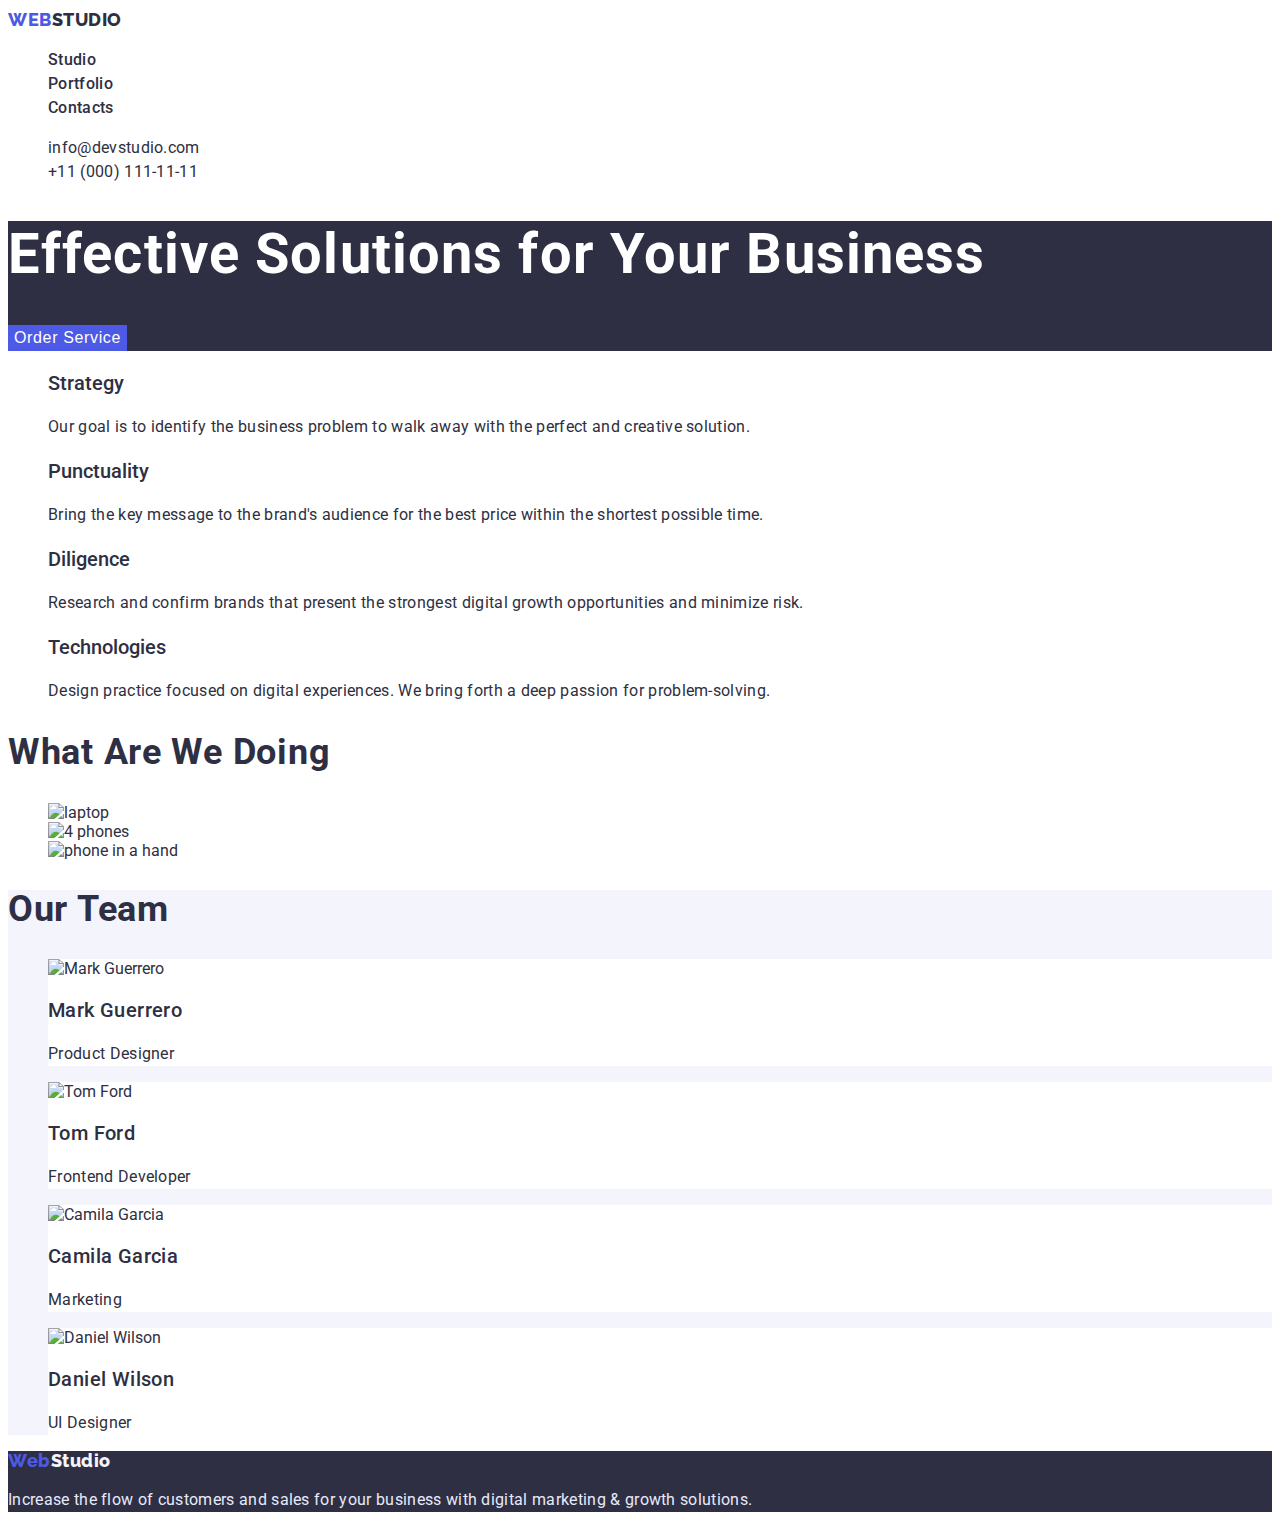
==== index.html @ 2e4c2992 "update index.html" ====
<!DOCTYPE html>
<html lang="en">
<head>
    <meta charset="UTF-8">
    <meta http-equiv="X-UA-Compatible" content="IE=edge">
    <meta name="viewport" content="width=device-width, initial-scale=1.0">
    <title>Web Studio</title>
    <link rel="preconnect" href="https://fonts.googleapis.com">
    <link rel="preconnect" href="https://fonts.gstatic.com" crossorigin>
    <link href="https://fonts.googleapis.com/css2?family=Raleway:wght@800&family=Roboto:wght@400;500;700;900&display=swap"
        rel="stylesheet">
    <link rel="stylesheet" href="./css/styles.css">
</head>
<body>
   <header>
    <nav class="header-navigation">
    <a href="./index.html" class="logo-link link">Web<span class="logo-part link">Studio</span></a>
    <ul class="header-list link list">
        <li><a href="#" class="header-item link">Studio</a></li>
        <li><a href="./portfolio.html" class="header-item link">Portfolio</a></li>
        <li><a href="#" class="header-item link">Contacts</a></li>
    </ul>
    </nav>
    <address>
    <ul class="header-contacts list">
    <li><a href="mailto:info@devstudio.com" class="header-mail link list">info@devstudio.com</a></li>
    <li><a href="tel:+110001111111" class="header-phone link list">+11 (000) 111-11-11</a></li>
 </ul>
</address>
</header> 
   <main>
    <section class="hero-section">
        <h1 class="hero-title">Effective Solutions
    for Your Business</h1>
    <button type="button" class="hero-btn">Order Service</button>
</section>
<section>
<h2 class="visually-hidden">Our features</h2>
    <ul class="list">
    <li>
        
        <h3 class="section-title">Strategy</h3>
        <p class="section-text">Our goal is to identify the business
    problem to walk away with the perfect and creative solution.</p></li>
    <li><h3 class="section-title">Punctuality</h3><p class="section-text">Bring the key message to the brand's audience for the best price within the shortest possible time.</p></li>
    <li><h3 class="section-title">Diligence</h3><p class="section-text">Research and confirm brands that present the strongest digital growth opportunities and minimize risk.</p></li>
    <li><h3 class="section-title">Technologies</h3><p class="section-text">Design practice focused on digital experiences. We bring forth a deep passion for problem-solving.</p></li>
</ul>
</section>
<section>
<h2 class="second-title">What are we doing</h2>
<ul class="list">
    <li>
        <img src="./images/laptop.jpg" alt="laptop" width="360" height="300" >
    </li>
    <li>
        <img src="./images/phone2.jpg" alt="4 phones" width="360" height="300">
    </li>
    <li>
        <img src="./images/phone.jpg" alt="phone in a hand" width="360" height="300">
    </li>
</ul>
</section>
<section class="team-section">
    <h2 class="team-title">Our Team</h2>
    <ul class="list">
        <li class="cards"><img src="./images/mark.jpg" alt="Mark Guerrero" width="264"> 
            <h3 class="team-names">Mark Guerrero</h3>
        <p class="team-description">Product Designer</p>
        </li>
        <li class="cards"><img src="./images/tom.jpg" alt="Tom Ford" width="264">
            <h3 class="team-names">Tom Ford</h3>
            <p class="team-description">Frontend Developer</p>
        </li>
        <li class="cards"><img src="./images/camila.jpg" alt="Camila Garcia" width="264">
            <h3 class="team-names">Camila Garcia</h3>
            <p class="team-description">Marketing</p>
        </li>
        <li class="cards"><img src="./images/daniel.jpg" alt="Daniel Wilson" width="264">
            <h3 class="team-names">Daniel Wilson</h3>
            <p class="team-description">UI Designer</p>
        </li>
    </ul>
</section>
</main>
<footer class="footer">
<a href="./index.html" class="footer-logo link">Web<span class="footer-logo-part">Studio</span></a>
<p class="footer-text">Increase the flow of customers and sales for your business with digital marketing & growth solutions.</p>

</footer>
</body>
</html>
---- css/styles.css ----
body {
    font-family: 'Roboto';
    color: #2E2F42;
}
.list {
    list-style: none;
}
.link {
    text-decoration: none;
}
.visually-hidden {
    position: absolute;
    white-space: nowrap;
    width: 1px;
    height: 1px;
    overflow: hidden;
    border: 0;
    padding: 0;
    clip: rect(0 0 0 0);
    clip-path: inset(50%);
    margin: -1px;
}
.logo-link {
    font-family: 'Raleway';
        font-weight: 800;
        font-size: 18px;
        line-height: 1.33;
        letter-spacing: 0.03em;
        text-transform: uppercase;
        color: #4D5AE5;
}

.logo-part {
font-family: 'Raleway';
    font-weight: 800;
    font-size: 18px;
    line-height: 1.33;
    letter-spacing: 0.03em;
    text-transform: uppercase;
    color: #2E2F42;
}

.header-list {
font-weight: 500;
    font-size: 16px;
    line-height: 1.5;
    letter-spacing: 0.02em;
}

.header-item {
font-weight: 500; 
color: #2E2F42;
font-size: 16px;
line-height: 1.5;
letter-spacing: 0.02em;
}

.header-item:hover {
color: #4D5AE5;
}

.header-contacts {
    font-style: normal;
    font-weight: 400;
    font-size: 16px;
    line-height: 1.5;
    letter-spacing: 0.02em;
}
.header-mail {
    font-size: 16px;
    line-height: 1.5;
    letter-spacing: 0.02em;
    color: #2E2F42;
}
.header-mail:hover {
    color: #404BBF;
}

.header-phone {
    font-size: 16px;
    line-height: 1.5;
    letter-spacing: 0.02em;
    color: #2E2F42;
}
.header-phone:hover {
    color: #404BBF
}

.hero-section {
    background-color: #2E2F42;
}
.hero-title {
     font-weight: 700;
        font-size: 56px;
        letter-spacing: 0.02em;
        line-break: 1.07;
        color: #FFFFFF;
}
.hero-btn {
        font-style: normal;
        font-weight: 500;
        font-size: 16px;
        line-height: 1.5;
        align-items: center;
        letter-spacing: 0.04em;
        cursor: pointer;
            border: none;
    color: #FFFFFF;
    background-color: #4D5AE5;
}
.hero-btn:hover {
    background-color: #404BBF;
}
.section-title {
        font-weight: 500;
        font-size: 20px;
        line-height: 1.2;
}
.section-text {
        font-weight: 400;
        font-size: 16px;
        line-height: 1.5;
        letter-spacing: 0.02em;
}
.second-title {
        font-weight: 700;
        font-size: 36px;
        line-height: 1.11;
        letter-spacing: 0.02em;
        text-transform: capitalize;
}
.team-section {
    background-color: #F4F4FD
}
.team-title {
    font-weight: 700;
        font-size: 36px;
        line-height: 1.11;
        letter-spacing: 0.02em;
        text-transform: capitalize;
}
.team-names {
    font-weight: 500;
        font-size: 20px;
        line-height: 1.2;
        letter-spacing: 0.02em;
}

.team-description {
    font-weight: 400;
        font-size: 16px;
        line-height: 1.5;
        letter-spacing: 0.02em;
}
.cards {
    background-color: #FFFFFF;
}
.footer {
    background-color: #2E2F42;
}
.footer-logo {
    color: #4D5AE5;
    font-family: 'Raleway';
        font-weight: 800;
        font-size: 18px;
        letter-spacing: 0.03em;;
        line-height: 1.16
    }

.footer-logo-part {
    color: #F4F4FD;
}
.footer-text {
    color: #E7E9FC;
    font-weight: 400;
        font-size: 16px;
        line-height: 1.5;
        letter-spacing: 0.02em;
}
.portfolio-btn {
    color: #4D5AE5;
    background-color: #E7E9FC;
    font-weight: 500;
        line-height: 1.5;
        letter-spacing: 0.04em;
}
.portfolio-btn:hover {
    color: #FFFFFF;
    background-color: #404BBF;
}
.portfolio-list-title {
    font-weight: 500;
        font-size: 20px;
        line-height: 1.2;
        letter-spacing: 0.02em;
}
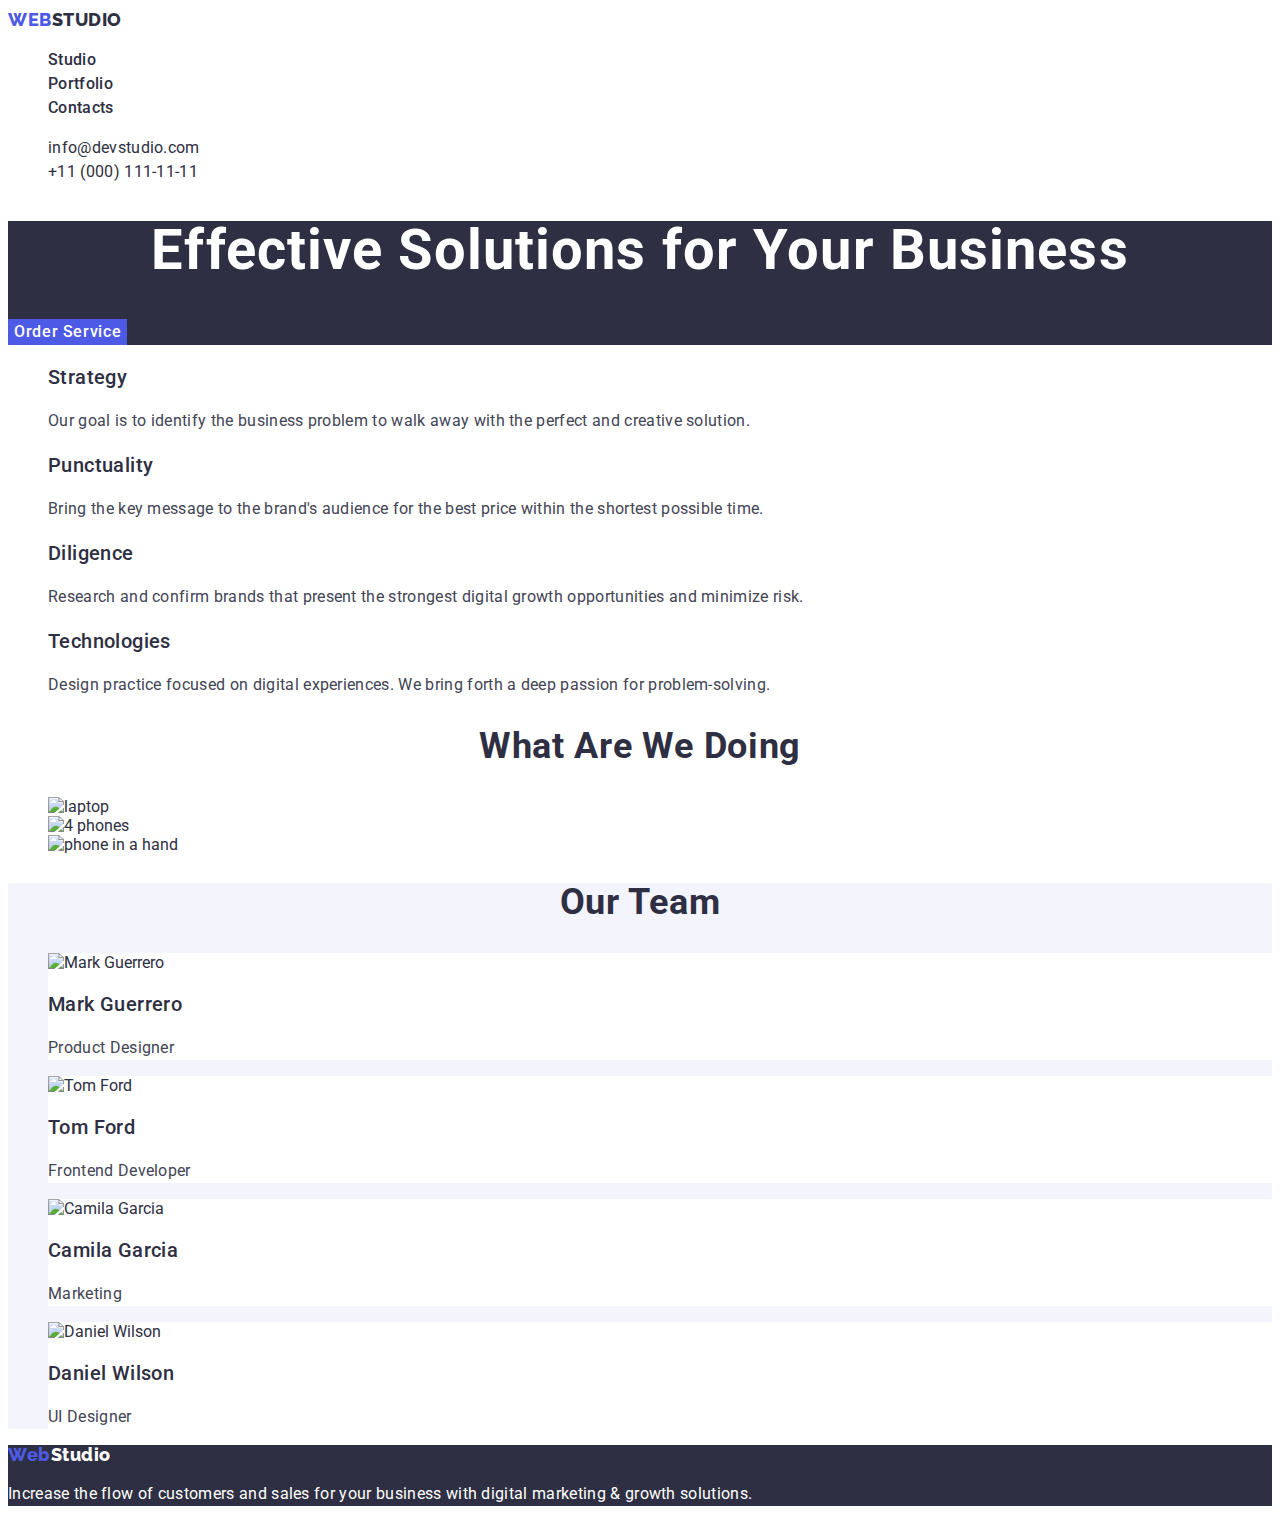
==== commit cb2dc38d: "update index.html" ====
--- a/index.html
+++ b/index.html
@@ -14,8 +14,8 @@
 <body>
    <header>
     <nav class="header-navigation">
-    <a href="./index.html" class="logo-link link">Web<span class="logo-part link">Studio</span></a>
-    <ul class="header-list link list">
+    <a href="./index.html" class="logo-link link">Web<span class="logo-part">Studio</span></a>
+    <ul class="list">
         <li><a href="#" class="header-item link">Studio</a></li>
         <li><a href="./portfolio.html" class="header-item link">Portfolio</a></li>
         <li><a href="#" class="header-item link">Contacts</a></li>
@@ -23,8 +23,8 @@
     </nav>
     <address>
     <ul class="header-contacts list">
-    <li><a href="mailto:info@devstudio.com" class="header-mail link list">info@devstudio.com</a></li>
-    <li><a href="tel:+110001111111" class="header-phone link list">+11 (000) 111-11-11</a></li>
+    <li><a href="mailto:info@devstudio.com" class="header-mail link">info@devstudio.com</a></li>
+    <li><a href="tel:+110001111111" class="header-phone link">+11 (000) 111-11-11</a></li>
  </ul>
 </address>
 </header> 
--- a/css/styles.css
+++ b/css/styles.css
@@ -1,6 +1,15 @@
+:root {
+    --primary-text-color:#2E2F42;
+    --title-text-color:#FFFFFF;
+    --accent-color:#4D5AE5;
+    --background-title-color:#2E2F42;
+    --btn-hover-color:#404BBF;
+    --team-section-color:#F4F4FD;
+    --secondary-text-color:#434455;
+}
 body {
-    font-family: 'Roboto';
-    color: #2E2F42;
+    font-family: 'Roboto', sans-serif;
+    color: var(--primary-text-color);
 }
 .list {
     list-style: none;
@@ -21,123 +30,109 @@
     margin: -1px;
 }
 .logo-link {
-    font-family: 'Raleway';
+    font-family: 'Raleway',sans-serif;
         font-weight: 800;
         font-size: 18px;
         line-height: 1.33;
         letter-spacing: 0.03em;
         text-transform: uppercase;
-        color: #4D5AE5;
+        color: var(--accent-color);
 }
 
 .logo-part {
-font-family: 'Raleway';
-    font-weight: 800;
-    font-size: 18px;
-    line-height: 1.33;
-    letter-spacing: 0.03em;
-    text-transform: uppercase;
-    color: #2E2F42;
-}
-
-.header-list {
-font-weight: 500;
-    font-size: 16px;
-    line-height: 1.5;
-    letter-spacing: 0.02em;
+    color: var(--primary-text-color);
 }
 
 .header-item {
 font-weight: 500; 
-color: #2E2F42;
+color: var(--primary-text-color);
 font-size: 16px;
 line-height: 1.5;
 letter-spacing: 0.02em;
 }
 
-.header-item:hover {
-color: #4D5AE5;
+.header-item:hover,
+.header-item:focus {
+color: var(--accent-color);
 }
 
 .header-contacts {
     font-style: normal;
-    font-weight: 400;
     font-size: 16px;
     line-height: 1.5;
     letter-spacing: 0.02em;
+    color: var(--primary-text-color);
 }
 .header-mail {
-    font-size: 16px;
-    line-height: 1.5;
-    letter-spacing: 0.02em;
-    color: #2E2F42;
+    color: var(--primary-text-color);
 }
-.header-mail:hover {
-    color: #404BBF;
+.header-phone {
+    color: var(--primary-text-color);
+}
+.header-mail:hover,
+.header-mail:focus {
+    color:var(--accent-color);
 }
 
-.header-phone {
-    font-size: 16px;
-    line-height: 1.5;
-    letter-spacing: 0.02em;
-    color: #2E2F42;
-}
-.header-phone:hover {
-    color: #404BBF
+.header-phone:hover,
+.header-phone:focus {
+    color: var(--accent-color)
 }
 
 .hero-section {
-    background-color: #2E2F42;
+    background-color:var(--background-title-color);
 }
 .hero-title {
-     font-weight: 700;
         font-size: 56px;
         letter-spacing: 0.02em;
-        line-break: 1.07;
-        color: #FFFFFF;
+        text-align: center;
+        color: var(--title-text-color);
+        line-height: 1.07;
 }
 .hero-btn {
-        font-style: normal;
         font-weight: 500;
         font-size: 16px;
         line-height: 1.5;
-        align-items: center;
         letter-spacing: 0.04em;
         cursor: pointer;
             border: none;
-    color: #FFFFFF;
-    background-color: #4D5AE5;
+    color: var(--title-text-color);
+    background-color: var(--accent-color);
+    font-family:'Roboto',sans-serif ;
 }
-.hero-btn:hover {
-    background-color: #404BBF;
+.hero-btn:hover,
+.hero-btn:focus {
+    background-color: var(--btn-hover-color);
 }
 .section-title {
         font-weight: 500;
         font-size: 20px;
         line-height: 1.2;
+        letter-spacing: 0.02em;
 }
 .section-text {
-        font-weight: 400;
         font-size: 16px;
         line-height: 1.5;
         letter-spacing: 0.02em;
+        color: var(--secondary-text-color)
 }
 .second-title {
-        font-weight: 700;
         font-size: 36px;
         line-height: 1.11;
         letter-spacing: 0.02em;
         text-transform: capitalize;
+        text-align: center;
 }
 .team-section {
-    background-color: #F4F4FD
+    background-color: var(--team-section-color)
 }
 .team-title {
-    font-weight: 700;
         font-size: 36px;
         line-height: 1.11;
         letter-spacing: 0.02em;
         text-transform: capitalize;
+        text-align: center;
+        line-height: 1.11;
 }
 .team-names {
     font-weight: 500;
@@ -151,16 +146,17 @@
         font-size: 16px;
         line-height: 1.5;
         letter-spacing: 0.02em;
+        color: var(--secondary-text-color);
 }
 .cards {
-    background-color: #FFFFFF;
+    background-color: var(--title-text-color);
 }
 .footer {
-    background-color: #2E2F42;
+    background-color: var(--background-title-color);
 }
 .footer-logo {
-    color: #4D5AE5;
-    font-family: 'Raleway';
+    color: var(--accent-color);
+    font-family: 'Raleway',sans-serif;
         font-weight: 800;
         font-size: 18px;
         letter-spacing: 0.03em;;
@@ -168,29 +164,36 @@
     }
 
 .footer-logo-part {
-    color: #F4F4FD;
+    color: var(--title-text-color);
 }
 .footer-text {
-    color: #E7E9FC;
-    font-weight: 400;
+    color: var(--title-text-color);
         font-size: 16px;
         line-height: 1.5;
         letter-spacing: 0.02em;
 }
 .portfolio-btn {
-    color: #4D5AE5;
-    background-color: #E7E9FC;
+    color: var(--accent-color);
+    background-color: var(--title-text-color);
     font-weight: 500;
         line-height: 1.5;
         letter-spacing: 0.04em;
+        cursor: pointer;
+        font-family: 'Roboto', sans-serif;
 }
-.portfolio-btn:hover {
-    color: #FFFFFF;
-    background-color: #404BBF;
+.portfolio-btn:hover,
+.portfolio-btn:focus {
+    color:var(--title-text-color);
+    background-color: var(--btn-hover-color);
 }
 .portfolio-list-title {
     font-weight: 500;
         font-size: 20px;
         line-height: 1.2;
         letter-spacing: 0.02em;
+}
+.portfolio-text {
+    color: var(--secondary-text-color);
+    line-height: 1.5;
+        letter-spacing: 0.02em;
 }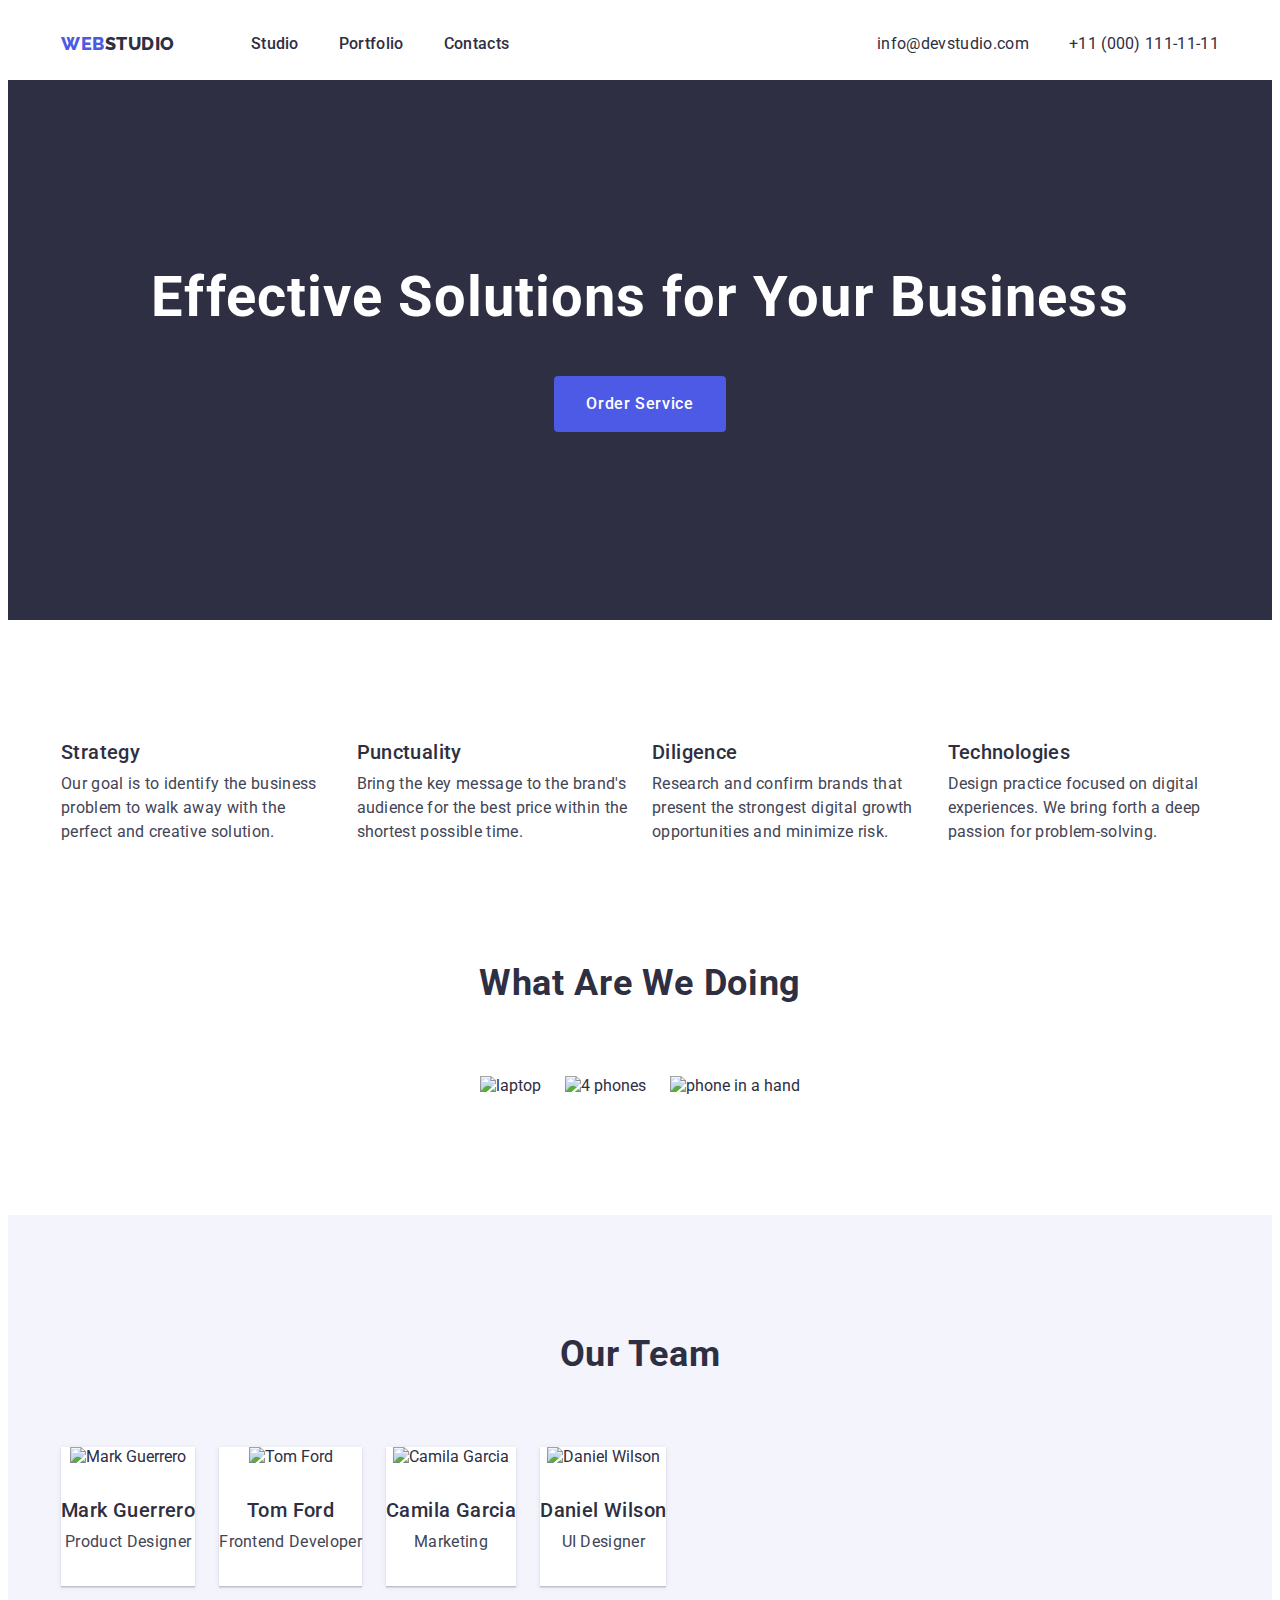
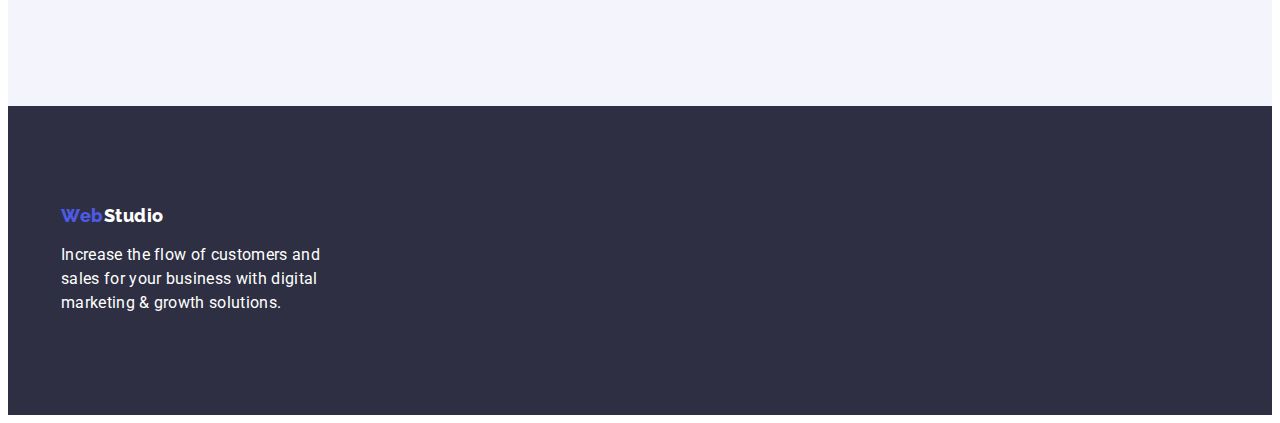
==== commit e144adb8: "updete index.html" ====
--- a/index.html
+++ b/index.html
@@ -9,13 +9,17 @@
     <link rel="preconnect" href="https://fonts.gstatic.com" crossorigin>
     <link href="https://fonts.googleapis.com/css2?family=Raleway:wght@800&family=Roboto:wght@400;500;700;900&display=swap"
         rel="stylesheet">
+        <link rel="stylesheet" href="https://cdnjs.cloudflare.com/ajax/libs/modern-normalize/1.1.0/modern-normalize.min.css"
+            integrity="sha512-wpPYUAdjBVSE4KJnH1VR1HeZfpl1ub8YT/NKx4PuQ5NmX2tKuGu6U/JRp5y+Y8XG2tV+wKQpNHVUX03MfMFn9Q=="
+            crossorigin="anonymous" referrerpolicy="no-referrer" />
     <link rel="stylesheet" href="./css/styles.css">
 </head>
 <body>
    <header>
+    <div class="container header-container">
     <nav class="header-navigation">
     <a href="./index.html" class="logo-link link">Web<span class="logo-part">Studio</span></a>
-    <ul class="list">
+    <ul class="header-list list">
         <li><a href="#" class="header-item link">Studio</a></li>
         <li><a href="./portfolio.html" class="header-item link">Portfolio</a></li>
         <li><a href="#" class="header-item link">Contacts</a></li>
@@ -27,66 +31,77 @@
     <li><a href="tel:+110001111111" class="header-phone link">+11 (000) 111-11-11</a></li>
  </ul>
 </address>
+</div>
 </header> 
    <main>
     <section class="hero-section">
+        <div class="container">
         <h1 class="hero-title">Effective Solutions
     for Your Business</h1>
     <button type="button" class="hero-btn">Order Service</button>
+    </div>
 </section>
 <section>
+    <div class="container">
 <h2 class="visually-hidden">Our features</h2>
-    <ul class="list">
-    <li>
-        
+    <ul class="section-features list">
+    <li class="section-list">
         <h3 class="section-title">Strategy</h3>
         <p class="section-text">Our goal is to identify the business
     problem to walk away with the perfect and creative solution.</p></li>
-    <li><h3 class="section-title">Punctuality</h3><p class="section-text">Bring the key message to the brand's audience for the best price within the shortest possible time.</p></li>
-    <li><h3 class="section-title">Diligence</h3><p class="section-text">Research and confirm brands that present the strongest digital growth opportunities and minimize risk.</p></li>
-    <li><h3 class="section-title">Technologies</h3><p class="section-text">Design practice focused on digital experiences. We bring forth a deep passion for problem-solving.</p></li>
+    <li class="section-list"><h3 class="section-title">Punctuality</h3><p class="section-text">Bring the key message to the brand's audience for the best price within the shortest possible time.</p></li>
+    <li class="section-list"><h3 class="section-title">Diligence</h3><p class="section-text">Research and confirm brands that present the strongest digital growth opportunities and minimize risk.</p></li>
+    <li class="section-list"><h3 class="section-title">Technologies</h3><p class="section-text">Design practice focused on digital experiences. We bring forth a deep passion for problem-solving.</p></li>
 </ul>
+</div>
 </section>
-<section>
+<section class="section-two">
 <h2 class="second-title">What are we doing</h2>
-<ul class="list">
-    <li>
+<ul class="second-section list">
+    <li class="second-picture">
         <img src="./images/laptop.jpg" alt="laptop" width="360" height="300" >
     </li>
-    <li>
+    <li class="second-picture">
         <img src="./images/phone2.jpg" alt="4 phones" width="360" height="300">
     </li>
-    <li>
+    <li class="second-picture">
         <img src="./images/phone.jpg" alt="phone in a hand" width="360" height="300">
     </li>
 </ul>
 </section>
 <section class="team-section">
+    <div class="container">
     <h2 class="team-title">Our Team</h2>
-    <ul class="list">
+    <ul class="team-cards list">
         <li class="cards"><img src="./images/mark.jpg" alt="Mark Guerrero" width="264"> 
-            <h3 class="team-names">Mark Guerrero</h3>
+            <div class="team-sub-section"><h3 class="team-names">Mark Guerrero</h3>
         <p class="team-description">Product Designer</p>
+        </div>
         </li>
         <li class="cards"><img src="./images/tom.jpg" alt="Tom Ford" width="264">
-            <h3 class="team-names">Tom Ford</h3>
+        <div class="team-sub-section"> <h3 class="team-names">Tom Ford</h3>
             <p class="team-description">Frontend Developer</p>
+        </div>
         </li>
         <li class="cards"><img src="./images/camila.jpg" alt="Camila Garcia" width="264">
-            <h3 class="team-names">Camila Garcia</h3>
+            <div class="team-sub-section"><h3 class="team-names">Camila Garcia</h3>
             <p class="team-description">Marketing</p>
+            </div>
         </li>
         <li class="cards"><img src="./images/daniel.jpg" alt="Daniel Wilson" width="264">
-            <h3 class="team-names">Daniel Wilson</h3>
+            <div class="team-sub-section"><h3 class="team-names">Daniel Wilson</h3>
             <p class="team-description">UI Designer</p>
+            </div>
         </li>
     </ul>
+    </div>
 </section>
 </main>
 <footer class="footer">
+    <div class="container">
 <a href="./index.html" class="footer-logo link">Web<span class="footer-logo-part">Studio</span></a>
 <p class="footer-text">Increase the flow of customers and sales for your business with digital marketing & growth solutions.</p>
-
+ </div>
 </footer>
 </body>
 </html>--- a/css/styles.css
+++ b/css/styles.css
@@ -6,17 +6,29 @@
     --btn-hover-color:#404BBF;
     --team-section-color:#F4F4FD;
     --secondary-text-color:#434455;
-}
+    --border-color:#E7E9FC;
+}
+
 body {
     font-family: 'Roboto', sans-serif;
     color: var(--primary-text-color);
 }
+h1,h2,h3,p,ul {
+    margin: 0;
+    padding: 0;
+}
 .list {
     list-style: none;
 }
 .link {
     text-decoration: none;
 }
+.container {
+            max-width:1158px;
+            padding: 0 15px;
+            margin: 0 auto;
+}
+
 .visually-hidden {
     position: absolute;
     white-space: nowrap;
@@ -29,6 +41,25 @@
     clip-path: inset(50%);
     margin: -1px;
 }
+
+
+.header-container {
+display: flex;
+align-items: center;
+}
+.header-navigation {
+    display: flex;
+    align-items: center;
+    margin-right: auto;
+}
+.header-list {
+    display:flex;
+    gap: 40px;
+    padding-top: 24px;
+        padding-bottom: 24px;
+    
+}
+
 .logo-link {
     font-family: 'Raleway',sans-serif;
         font-weight: 800;
@@ -37,10 +68,12 @@
         letter-spacing: 0.03em;
         text-transform: uppercase;
         color: var(--accent-color);
+       
 }
 
 .logo-part {
     color: var(--primary-text-color);
+    padding-right: 76px;
 }
 
 .header-item {
@@ -55,8 +88,12 @@
 .header-item:focus {
 color: var(--accent-color);
 }
-
 .header-contacts {
+    display: flex;
+}
+
+.header-contacts {
+    gap: 40px;
     font-style: normal;
     font-size: 16px;
     line-height: 1.5;
@@ -81,15 +118,22 @@
 
 .hero-section {
     background-color:var(--background-title-color);
+    text-align: center;
+    padding-top: 188px;
+    padding-bottom: 188px;
 }
 .hero-title {
+    margin-bottom: 48px;
         font-size: 56px;
         letter-spacing: 0.02em;
         text-align: center;
         color: var(--title-text-color);
         line-height: 1.07;
+     
 }
 .hero-btn {
+    padding: 16px 32px;
+    border-radius: 4px;
         font-weight: 500;
         font-size: 16px;
         line-height: 1.5;
@@ -104,7 +148,17 @@
 .hero-btn:focus {
     background-color: var(--btn-hover-color);
 }
+.section-features {
+    display: flex;
+    gap: 24px;
+    padding-top: 120px;
+    padding-bottom: 120px;
+}
+.section-list {
+    flex-basis: calc((100% - 3*24px)/4);
+}
 .section-title {
+    margin-bottom: 8px;
         font-weight: 500;
         font-size: 20px;
         line-height: 1.2;
@@ -116,17 +170,31 @@
         letter-spacing: 0.02em;
         color: var(--secondary-text-color)
 }
+.section-two{
+    padding-bottom: 120px;
+}
 .second-title {
+    margin-bottom: 72px;
         font-size: 36px;
         line-height: 1.11;
         letter-spacing: 0.02em;
         text-transform: capitalize;
         text-align: center;
 }
+.second-section {
+    display: flex;
+    gap: 24px;
+    justify-content:center;
+    flex-basis: calc((100% - 2*24px)/3);
+}
+    
 .team-section {
-    background-color: var(--team-section-color)
+    background-color: var(--team-section-color);
+    padding-top: 120px;
+    padding-bottom: 120px;
 }
 .team-title {
+    margin-bottom: 72px;
         font-size: 36px;
         line-height: 1.11;
         letter-spacing: 0.02em;
@@ -134,7 +202,19 @@
         text-align: center;
         line-height: 1.11;
 }
+.team-cards {
+    display: flex;
+    gap: 24px;
+    border: transparent;
+    border-radius: 0px 0px 4px 4px;
+    text-align: center;
+}
+.team-sub-section {
+padding-top: 32px;
+padding-bottom: 32px;
+}
 .team-names {
+    margin-bottom: 8px;
     font-weight: 500;
         font-size: 20px;
         line-height: 1.2;
@@ -142,7 +222,6 @@
 }
 
 .team-description {
-    font-weight: 400;
         font-size: 16px;
         line-height: 1.5;
         letter-spacing: 0.02em;
@@ -150,8 +229,11 @@
 }
 .cards {
     background-color: var(--title-text-color);
+    box-shadow: 0px 1px 6px rgba(46, 47, 66, 0.08), 0px 1px 1px rgba(46, 47, 66, 0.16), 0px 2px 1px rgba(46, 47, 66, 0.08);
 }
 .footer {
+    padding-top: 100px;
+    padding-bottom: 100px;
     background-color: var(--background-title-color);
 }
 .footer-logo {
@@ -167,26 +249,64 @@
     color: var(--title-text-color);
 }
 .footer-text {
+    margin-top: 16px;
+    width: 264px;
     color: var(--title-text-color);
         font-size: 16px;
         line-height: 1.5;
         letter-spacing: 0.02em;
 }
+.header-portfolio {
+    border-bottom: 1px solid var(--border-color);
+}
+.btn-section {
+    padding-top: 96px;
+    padding-bottom: 72px;
+}
+.portfolio-btn-list {
+    display: flex;
+    justify-content: center;
+    gap: 24px;
+}
 .portfolio-btn {
+    padding:12px 24px;
+    border: 1px solid var(--border-color);
+    border-radius: 4px;
     color: var(--accent-color);
-    background-color: var(--title-text-color);
+    background-color: var(--team-section-color);
+    font-family: 'Roboto', sans-serif;
     font-weight: 500;
+    font-size: 16px;
         line-height: 1.5;
         letter-spacing: 0.04em;
         cursor: pointer;
-        font-family: 'Roboto', sans-serif;
 }
 .portfolio-btn:hover,
 .portfolio-btn:focus {
     color:var(--title-text-color);
     background-color: var(--btn-hover-color);
 }
+.portfolio-section {
+padding-bottom: 120px;
+}
+.portfolio-cards {
+    display: flex;
+    flex-wrap: wrap;
+    column-gap: 24px;
+    row-gap: 48px;
+}
+.portfolio-item {
+    flex-basis: calc((100% - 2*24px)/3);
+}
+.portfolio-sublist {
+border-bottom: 1px solid var(--border-color);
+padding-top: 32px;
+padding-bottom: 32px;
+padding-left: 16px;
+}
+
 .portfolio-list-title {
+    padding-bottom: 8px;
     font-weight: 500;
         font-size: 20px;
         line-height: 1.2;
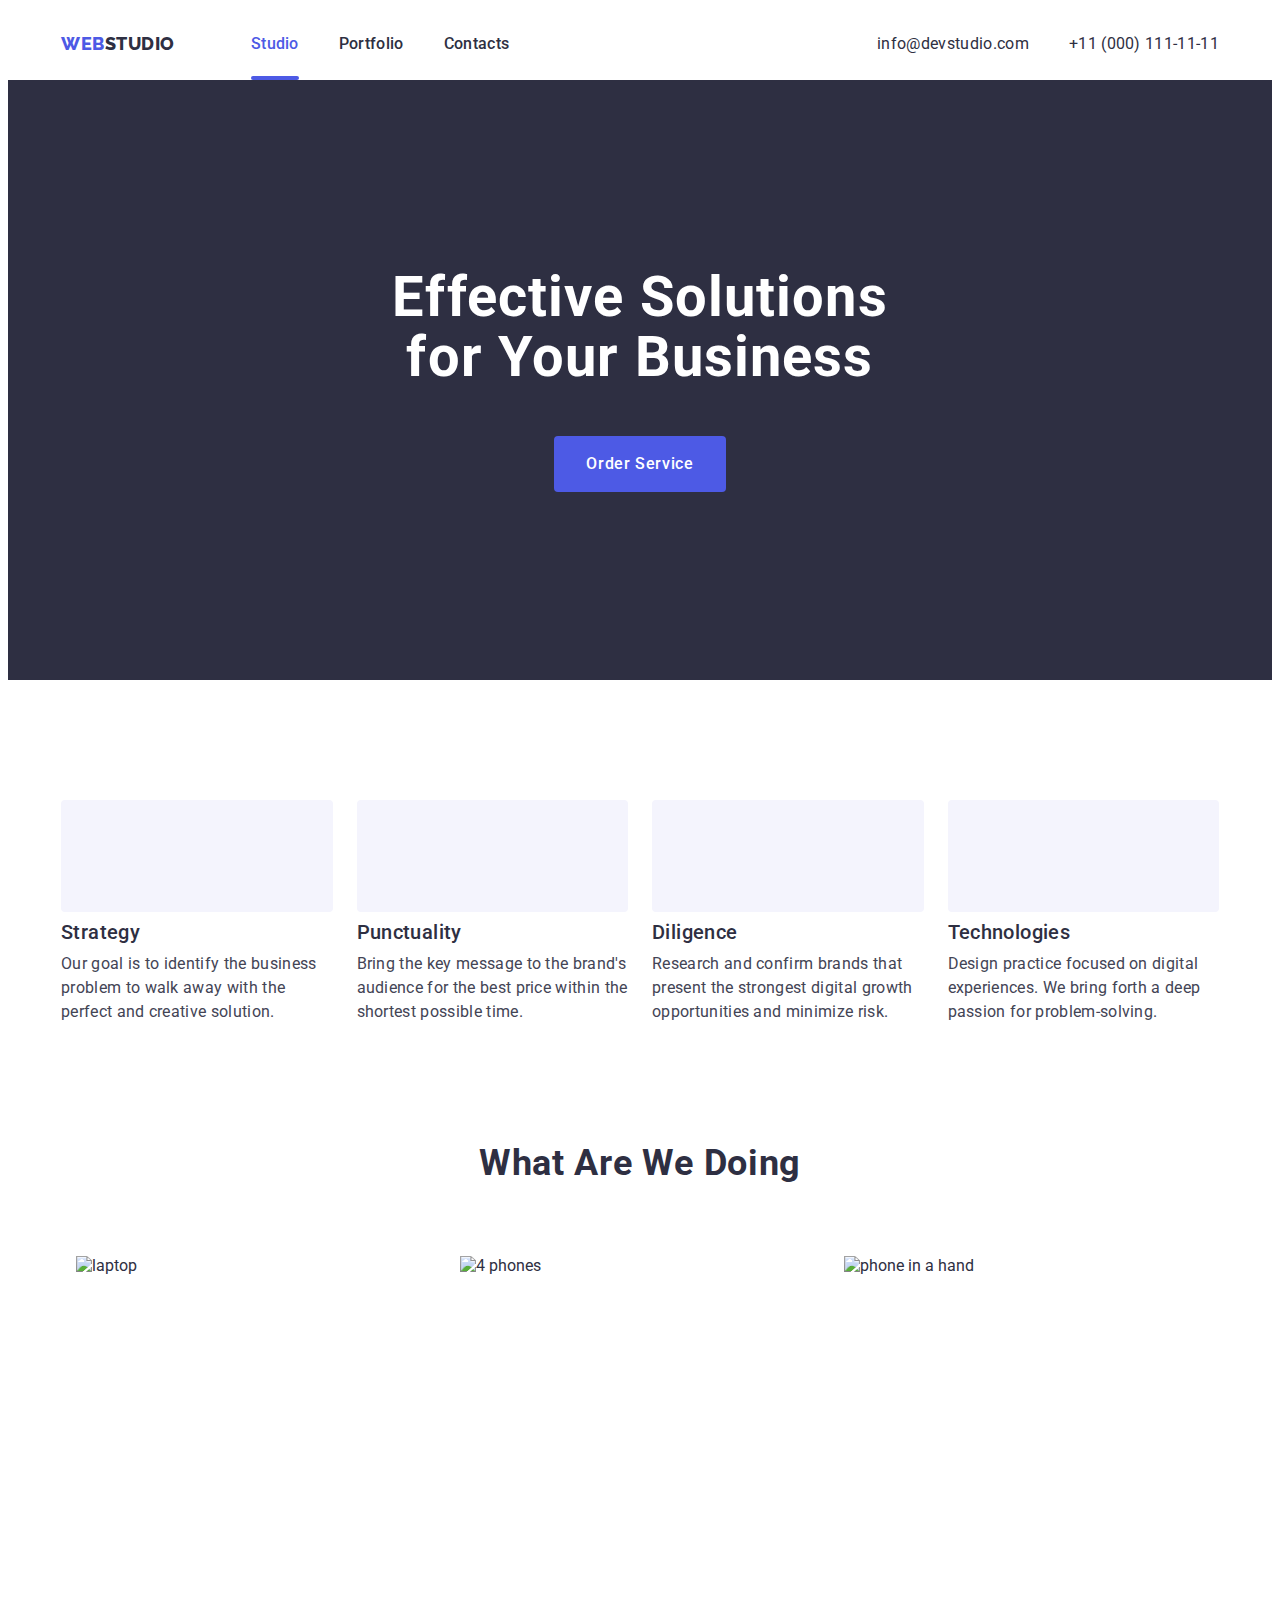
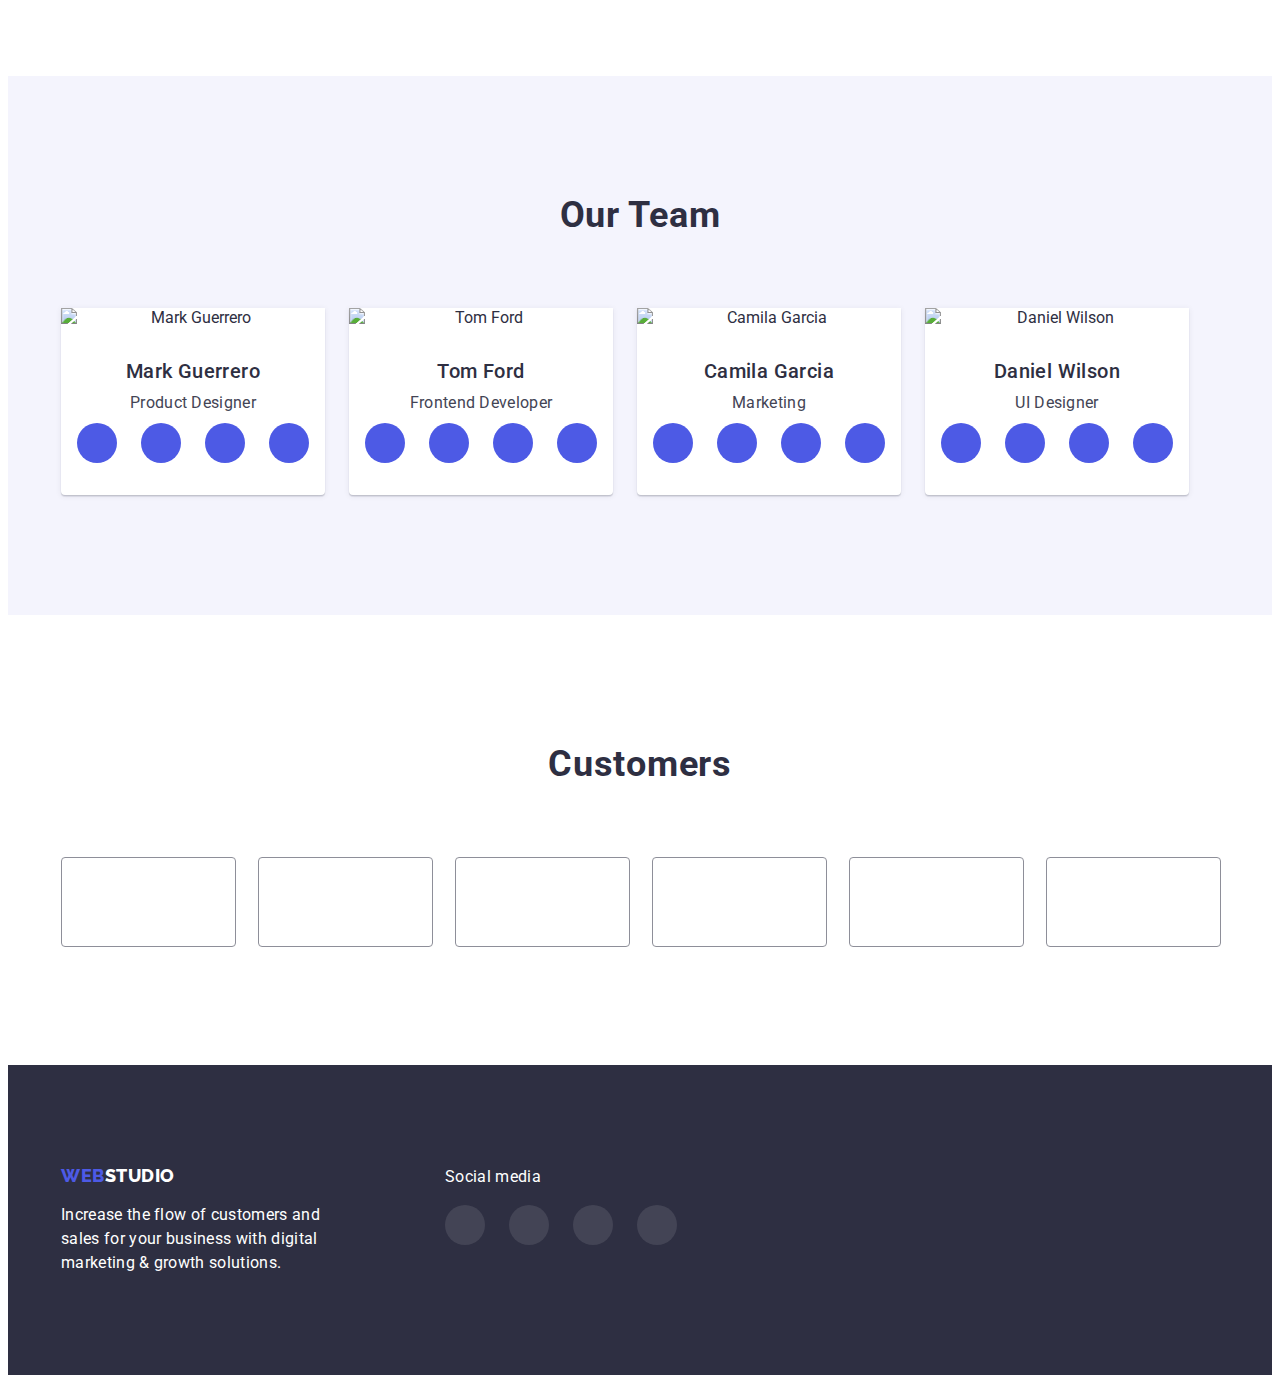
==== commit ebee111c: "update" ====
--- a/index.html
+++ b/index.html
@@ -15,12 +15,12 @@
     <link rel="stylesheet" href="./css/styles.css">
 </head>
 <body>
-   <header>
+   <header class="header">
     <div class="container header-container">
     <nav class="header-navigation">
     <a href="./index.html" class="logo-link link">Web<span class="logo-part">Studio</span></a>
     <ul class="header-list list">
-        <li><a href="#" class="header-item link">Studio</a></li>
+        <li><a href="#" class="header-item link current">Studio</a></li>
         <li><a href="./portfolio.html" class="header-item link">Portfolio</a></li>
         <li><a href="#" class="header-item link">Contacts</a></li>
     </ul>
@@ -38,26 +38,51 @@
         <div class="container">
         <h1 class="hero-title">Effective Solutions
     for Your Business</h1>
-    <button type="button" class="hero-btn">Order Service</button>
+    <button class="hero-btn" data-modal-open type="button">Order Service</button>
     </div>
 </section>
-<section>
+<section class="strategy-section">
     <div class="container">
 <h2 class="visually-hidden">Our features</h2>
     <ul class="section-features list">
     <li class="section-list">
+        <div class="icon-sub">
+            <svg class="icon" width="64" height="64">
+                <use href="./images/icomoon/symbol-defs.svg#icon-antenna-1-1"></use>
+            </svg>
+        </div>
         <h3 class="section-title">Strategy</h3>
         <p class="section-text">Our goal is to identify the business
     problem to walk away with the perfect and creative solution.</p></li>
-    <li class="section-list"><h3 class="section-title">Punctuality</h3><p class="section-text">Bring the key message to the brand's audience for the best price within the shortest possible time.</p></li>
-    <li class="section-list"><h3 class="section-title">Diligence</h3><p class="section-text">Research and confirm brands that present the strongest digital growth opportunities and minimize risk.</p></li>
-    <li class="section-list"><h3 class="section-title">Technologies</h3><p class="section-text">Design practice focused on digital experiences. We bring forth a deep passion for problem-solving.</p></li>
+    <li class="section-list">
+    <div class="icon-sub">
+            <svg class="icon" width="64" height="64">
+                <use href="./images/icomoon/symbol-defs.svg#icon-clock-1-1"></use>
+            </svg>
+        </div>
+        <h3 class="section-title">Punctuality</h3><p class="section-text">Bring the key message to the brand's audience for the best price within the shortest possible time.</p>
+    </li>
+    <li class="section-list">
+    <div class="icon-sub">
+            <svg class="icon" width="64" height="64">
+                <use href="./images/icomoon/symbol-defs.svg#icon-diagram-1-1"></use>
+            </svg>
+        </div>
+        <h3 class="section-title">Diligence</h3><p class="section-text">Research and confirm brands that present the strongest digital growth opportunities and minimize risk.</p>
+    </li>
+    <li class="section-list">
+        <div class="icon-sub">
+            <svg class="icon" width="64" height="64">
+                <use href="./images/icomoon/symbol-defs.svg#icon-astronaut-1-1"></use>
+            </svg></div>
+        <h3 class="section-title">Technologies</h3><p class="section-text">Design practice focused on digital experiences. We bring forth a deep passion for problem-solving.</p></li>
 </ul>
 </div>
 </section>
-<section class="section-two">
-<h2 class="second-title">What are we doing</h2>
-<ul class="second-section list">
+<section class="section-doing">
+    <div class="doing-container">
+<h2 class="doing-title">What are we doing</h2>
+<ul class="doing-section list">
     <li class="second-picture">
         <img src="./images/laptop.jpg" alt="laptop" width="360" height="300" >
     </li>
@@ -68,6 +93,7 @@
         <img src="./images/phone.jpg" alt="phone in a hand" width="360" height="300">
     </li>
 </ul>
+</div>
 </section>
 <section class="team-section">
     <div class="container">
@@ -76,32 +102,206 @@
         <li class="cards"><img src="./images/mark.jpg" alt="Mark Guerrero" width="264"> 
             <div class="team-sub-section"><h3 class="team-names">Mark Guerrero</h3>
         <p class="team-description">Product Designer</p>
+        <ul class="team-cards-soc list">
+            <li class="cards-soc-item">
+                <a href="" class="cards-soc-link link">
+                <svg class="card-soc-icon" width="16" height="16">
+                    <use href="./images/icomoon-soc/symbol-defs.svg#icon-instagram"></use>
+                </svg>
+            </a></li>
+            <li class="cards-soc-item"><a href="" class="cards-soc-link link">
+                <svg class="card-soc-icon" width="16" height="16">
+                    <use href="./images/icomoon-soc/symbol-defs.svg#icon-twitter"></use>
+                </svg>
+            </a></li>
+            <li class="cards-soc-item"><a href="" class="cards-soc-link link">
+                <svg class="card-soc-icon" width="16" height="16">
+                    <use href="./images/icomoon-soc/symbol-defs.svg#icon-facebook"></use>
+                </svg>
+            </a></li>
+            <li class="cards-soc-item"><a href="" class="cards-soc-link link">
+                <svg class="card-soc-icon" width="16" height="16">
+                    <use href="./images/icomoon-soc/symbol-defs.svg#icon-linkedin"></use>
+                </svg>
+            </a></li>
+        </ul>
         </div>
         </li>
         <li class="cards"><img src="./images/tom.jpg" alt="Tom Ford" width="264">
         <div class="team-sub-section"> <h3 class="team-names">Tom Ford</h3>
             <p class="team-description">Frontend Developer</p>
+            <ul class="team-cards-soc list">
+                <li class="cards-soc-item">
+                    <a href="" class="cards-soc-link link">
+                        <svg class="card-soc-icon" width="16" height="16">
+                            <use href="./images/icomoon-soc/symbol-defs.svg#icon-instagram"></use>
+                        </svg>
+                    </a>
+                </li>
+                <li class="cards-soc-item"><a href="" class="cards-soc-link link">
+                        <svg class="card-soc-icon" width="16" height="16">
+                            <use href="./images/icomoon-soc/symbol-defs.svg#icon-twitter"></use>
+                        </svg>
+                    </a></li>
+                <li class="cards-soc-item"><a href="" class="cards-soc-link link">
+                        <svg class="card-soc-icon" width="16" height="16">
+                            <use href="./images/icomoon-soc/symbol-defs.svg#icon-facebook"></use>
+                        </svg>
+                    </a></li>
+                <li class="cards-soc-item"><a href="" class="cards-soc-link link">
+                        <svg class="card-soc-icon" width="16" height="16">
+                            <use href="./images/icomoon-soc/symbol-defs.svg#icon-linkedin"></use>
+                        </svg>
+                    </a></li>
+            </ul>
         </div>
         </li>
         <li class="cards"><img src="./images/camila.jpg" alt="Camila Garcia" width="264">
             <div class="team-sub-section"><h3 class="team-names">Camila Garcia</h3>
             <p class="team-description">Marketing</p>
+            <ul class="team-cards-soc list">
+                <li class="cards-soc-item">
+                    <a href="" class="cards-soc-link link">
+                        <svg class="card-soc-icon" width="16" height="16">
+                            <use href="./images/icomoon-soc/symbol-defs.svg#icon-instagram"></use>
+                        </svg>
+                    </a>
+                </li>
+                <li class="cards-soc-item"><a href="" class="cards-soc-link link">
+                        <svg class="card-soc-icon" width="16" height="16">
+                            <use href="./images/icomoon-soc/symbol-defs.svg#icon-twitter"></use>
+                        </svg>
+                    </a></li>
+                <li class="cards-soc-item"><a href="" class="cards-soc-link link">
+                        <svg class="card-soc-icon" width="16" height="16">
+                            <use href="./images/icomoon-soc/symbol-defs.svg#icon-facebook"></use>
+                        </svg>
+                    </a></li>
+                <li class="cards-soc-item"><a href="" class="cards-soc-link link">
+                        <svg class="card-soc-icon" width="16" height="16">
+                            <use href="./images/icomoon-soc/symbol-defs.svg#icon-linkedin"></use>
+                        </svg>
+                    </a></li>
+            </ul>
             </div>
         </li>
         <li class="cards"><img src="./images/daniel.jpg" alt="Daniel Wilson" width="264">
             <div class="team-sub-section"><h3 class="team-names">Daniel Wilson</h3>
             <p class="team-description">UI Designer</p>
+            <ul class="team-cards-soc list">
+                <li class="cards-soc-item">
+                    <a href="" class="cards-soc-link link">
+                        <svg class="card-soc-icon" width="16" height="16">
+                            <use href="./images/icomoon-soc/symbol-defs.svg#icon-instagram"></use>
+                        </svg>
+                    </a>
+                </li>
+                <li class="cards-soc-item"><a href="" class="cards-soc-link link">
+                        <svg class="card-soc-icon" width="16" height="16">
+                            <use href="./images/icomoon-soc/symbol-defs.svg#icon-twitter"></use>
+                        </svg>
+                    </a></li>
+                <li class="cards-soc-item"><a href="" class="cards-soc-link link">
+                        <svg class="card-soc-icon" width="16" height="16">
+                            <use href="./images/icomoon-soc/symbol-defs.svg#icon-facebook"></use>
+                        </svg>
+                    </a></li>
+                <li class="cards-soc-item"><a href="" class="cards-soc-link link">
+                        <svg class="card-soc-icon" width="16" height="16">
+                            <use href="./images/icomoon-soc/symbol-defs.svg#icon-linkedin"></use>
+                        </svg>
+                    </a></li>
+            </ul>
             </div>
         </li>
     </ul>
     </div>
 </section>
+<section class="customers">
+<div class="container">
+    <h2 class="customers-title">Customers</h2>
+
+    <ul class="customers-list list">
+        <li class="customers-item"><a href="" class="customers-link link">
+            <svg class="customers-icon" width="104" height="56">
+                <use href="./images/icomoon-custmers/symbol-defs.svg#icon-yago"></use>
+            </svg>
+        </a></li>
+        <li class="customers-item"><a href="" class="customers-link link">
+            <svg class="customers-icon" width="104" height="56">
+                <use href="./images/icomoon-custmers/symbol-defs.svg#icon-company"></use>
+            </svg>
+        </a></li>
+        <li class="customers-item"><a href="" class="customers-link link">
+            <svg class="customers-icon" width="104" height="56">
+                <use href="./images/icomoon-custmers/symbol-defs.svg#icon-company2"></use>
+            </svg>
+        </a></li>
+        <li class="customers-item"><a href="" class="customers-link link">
+            <svg class="customers-icon" width="104" height="56">
+                <use href="./images/icomoon-custmers/symbol-defs.svg#icon-foster-peters"></use>
+            </svg>
+        </a></li>
+        <li class="customers-item"><a href="" class="customers-link link">
+            <svg class="customers-icon" width="104" height="56">
+                <use href="./images/icomoon-custmers/symbol-defs.svg#icon-brand"></use>
+            </svg>
+        </a></li>
+        <li class="customers-item"><a href="" class="customers-link link">
+            <svg class="customers-icon" width="104" height="56">
+                <use href="./images/icomoon-custmers/symbol-defs.svg#icon-company-tag-line"></use>
+            </svg>
+        </a></li>
+    </ul>
+</div>
+</section>
 </main>
 <footer class="footer">
-    <div class="container">
+    <div class="container footer-section">
+        <div class="footer-part">
 <a href="./index.html" class="footer-logo link">Web<span class="footer-logo-part">Studio</span></a>
 <p class="footer-text">Increase the flow of customers and sales for your business with digital marketing & growth solutions.</p>
  </div>
+ <div class="footer-part-two">
+    <p class="part-text">Social media</p>
+    <ul class="footer-soc list">
+        <li class="footer-soc-item">
+            <a href="" class="footer-soc-link link">
+                <svg class="footer-soc-icon" width="16" height="16">
+                    <use href="./images/icomoon-soc/symbol-defs.svg#icon-instagram"></use>
+                </svg>
+            </a>
+        </li>
+        <li class="footer-soc-item"><a href="" class="footer-soc-link link">
+                <svg class="footer-soc-icon" width="16" height="16">
+                    <use href="./images/icomoon-soc/symbol-defs.svg#icon-twitter"></use>
+                </svg>
+            </a></li>
+        <li class="footer-soc-item"><a href="" class="footer-soc-link link">
+                <svg class="footer-soc-icon" width="16" height="16">
+                    <use href="./images/icomoon-soc/symbol-defs.svg#icon-facebook"></use>
+                </svg>
+            </a></li>
+        <li class="footer-soc-item"><a href="" class="footer-soc-link link">
+                <svg class="footer-soc-icon" width="16" height="16">
+                    <use href="./images/icomoon-soc/symbol-defs.svg#icon-linkedin"></use>
+                </svg>
+            </a></li>
+    </ul>
+ </div>
+    </div>
 </footer>
+<div class="backdrop is-hidden" data-modal>
+    <div class="modal">
+        <button type="button" data-modal-close class="modal-close">
+            <a href="" class="modal-link">
+        <svg class="modal-cross" width="8" height="8">
+            <use href="./images/icomoon/cros/symbol-defs.svg#icon-close"></use>
+        </svg>
+        </a>
+        </button>
+    </div>
+</div>
+<script src="./js/modal.js"></script>
 </body>
 </html>--- a/css/styles.css
+++ b/css/styles.css
@@ -7,6 +7,10 @@
     --team-section-color:#F4F4FD;
     --secondary-text-color:#434455;
     --border-color:#E7E9FC;
+    --customers-border:#8E8F99;
+    --footer-icon-color:rgba(255, 255, 255, 0.1);
+    --footer-hover:#31D0AA;
+    --modal-color:#FCFCFC;
 }
 
 body {
@@ -16,6 +20,11 @@
 h1,h2,h3,p,ul {
     margin: 0;
     padding: 0;
+}
+img {
+    display: block;
+    max-width: 100%;
+    height: auto;
 }
 .list {
     list-style: none;
@@ -28,7 +37,10 @@
             padding: 0 15px;
             margin: 0 auto;
 }
-
+.header {
+    padding-top: 24px;
+        padding-bottom: 24px;
+}
 .visually-hidden {
     position: absolute;
     white-space: nowrap;
@@ -55,8 +67,6 @@
 .header-list {
     display:flex;
     gap: 40px;
-    padding-top: 24px;
-        padding-bottom: 24px;
     
 }
 
@@ -68,12 +78,11 @@
         letter-spacing: 0.03em;
         text-transform: uppercase;
         color: var(--accent-color);
-       
+       margin-right: 76px;
 }
 
 .logo-part {
     color: var(--primary-text-color);
-    padding-right: 76px;
 }
 
 .header-item {
@@ -82,11 +91,26 @@
 font-size: 16px;
 line-height: 1.5;
 letter-spacing: 0.02em;
+transition: 250ms cubic-bezier(0.4, 0, 0.2, 1);
 }
 
 .header-item:hover,
 .header-item:focus {
 color: var(--accent-color);
+}
+.current {
+    color: var(--accent-color);
+    position: relative;
+}
+.current::after {
+    content: '';
+    position: absolute;
+    width: 100%;
+    height: 4px;
+    left: 0px;
+    top:42px;
+    border-radius: 2px;
+    background-color: var(--accent-color);
 }
 .header-contacts {
     display: flex;
@@ -102,9 +126,11 @@
 }
 .header-mail {
     color: var(--primary-text-color);
+    transition: 250ms cubic-bezier(0.4, 0, 0.2, 1);
 }
 .header-phone {
     color: var(--primary-text-color);
+    transition: 250ms cubic-bezier(0.4, 0, 0.2, 1);
 }
 .header-mail:hover,
 .header-mail:focus {
@@ -118,18 +144,28 @@
 
 .hero-section {
     background-color:var(--background-title-color);
+    background-image: linear-gradient(rgba(46, 47, 66, 0.7),rgba(46, 47, 66, 0.7)),url(../images/hero-bg.jpg);
+    background-repeat:no-repeat;
+    max-width: 1440px;
+    margin-left: auto;
+    margin-right: auto;
+    background-repeat: no-repeat;
+    background-size:cover;
+    background-position: center;
     text-align: center;
     padding-top: 188px;
     padding-bottom: 188px;
-}
+    display: flex;
+}
+
 .hero-title {
     margin-bottom: 48px;
+    max-width: 500px;
         font-size: 56px;
         letter-spacing: 0.02em;
-        text-align: center;
         color: var(--title-text-color);
         line-height: 1.07;
-     
+justify-content: center;
 }
 .hero-btn {
     padding: 16px 32px;
@@ -143,20 +179,36 @@
     color: var(--title-text-color);
     background-color: var(--accent-color);
     font-family:'Roboto',sans-serif ;
+    transition: 250ms cubic-bezier(0.4, 0, 0.2, 1);
 }
 .hero-btn:hover,
 .hero-btn:focus {
     background-color: var(--btn-hover-color);
 }
-.section-features {
-    display: flex;
-    gap: 24px;
+.strategy-section {
     padding-top: 120px;
     padding-bottom: 120px;
 }
+.section-features {
+    display: flex;
+    gap: 24px;
+}
 .section-list {
     flex-basis: calc((100% - 3*24px)/4);
-}
+    width: 264px;
+    border-radius: 4px;
+}
+
+.icon-sub {
+    height:112px;
+    background-color: var(--team-section-color);
+    display: flex;
+    align-items: center;
+    justify-content: center;
+    border-radius: 4px;
+    margin-bottom: 8px;
+}
+
 .section-title {
     margin-bottom: 8px;
         font-weight: 500;
@@ -170,10 +222,10 @@
         letter-spacing: 0.02em;
         color: var(--secondary-text-color)
 }
-.section-two{
+.section-doing{
     padding-bottom: 120px;
 }
-.second-title {
+.doing-title {
     margin-bottom: 72px;
         font-size: 36px;
         line-height: 1.11;
@@ -181,7 +233,7 @@
         text-transform: capitalize;
         text-align: center;
 }
-.second-section {
+.doing-section {
     display: flex;
     gap: 24px;
     justify-content:center;
@@ -202,6 +254,11 @@
         text-align: center;
         line-height: 1.11;
 }
+.cards {
+    background-color: var(--title-text-color);
+    box-shadow: 0px 1px 6px rgba(46, 47, 66, 0.08), 0px 1px 1px rgba(46, 47, 66, 0.16), 0px 2px 1px rgba(46, 47, 66, 0.08);
+    border-radius: 0px 0px 4px 4px;
+}
 .team-cards {
     display: flex;
     gap: 24px;
@@ -210,8 +267,8 @@
     text-align: center;
 }
 .team-sub-section {
-padding-top: 32px;
-padding-bottom: 32px;
+padding: 32px 16px 32px 16px;
+
 }
 .team-names {
     margin-bottom: 8px;
@@ -226,11 +283,74 @@
         line-height: 1.5;
         letter-spacing: 0.02em;
         color: var(--secondary-text-color);
-}
-.cards {
-    background-color: var(--title-text-color);
-    box-shadow: 0px 1px 6px rgba(46, 47, 66, 0.08), 0px 1px 1px rgba(46, 47, 66, 0.16), 0px 2px 1px rgba(46, 47, 66, 0.08);
-}
+        margin-bottom: 8px;
+}
+.team-cards-soc {
+    display: flex;
+    justify-content: center;
+    gap: 24px;
+}
+
+.cards-soc-item {
+    width: 40px;
+    height: 40px;
+}
+
+.cards-soc-link {
+    width: 100%;
+    height: 100%;
+    background-color: var(--accent-color);
+    display: flex;
+    border-radius: 50%;
+align-items: center;
+justify-content: center;
+transition: background-color 250ms cubic-bezier(0.4, 0, 0.2, 1);
+}
+.cards-soc-link:is(:hover,:focus){
+    background-color:var(--btn-hover-color);
+}
+.customers {
+    padding-top: 130px;
+    padding-bottom: 120px;
+}
+.customers-title {
+    margin-bottom: 72px;
+    font-size: 36px;
+        line-height: 1.11;
+        text-align: center;
+            letter-spacing: 0.02em;
+            text-transform: capitalize;
+}
+
+.customers-list {
+    display: flex;
+    gap: 24px;
+}
+
+.customers-item {
+    width: calc((100% - 120px) / 6);
+        height: 88px;
+}
+
+.customers-link {
+    width: 100%;
+    height: 100%;
+border: 1px solid var(--customers-border);
+border-radius: 4px;
+display: flex;
+align-items: center;
+justify-content: center;
+color: var(--customers-border);
+transition: border-color 250ms cubic-bezier(0.4, 0, 0.2, 1), color 250ms cubic-bezier(0.4, 0, 0.2, 1);
+}
+.customers-icon {
+    fill:currentColor;
+}
+.customers-link:is(:hover, :focus) {
+    border-color: var(--btn-hover-color);
+    color:var(--btn-hover-color);
+}
+
 .footer {
     padding-top: 100px;
     padding-bottom: 100px;
@@ -242,7 +362,8 @@
         font-weight: 800;
         font-size: 18px;
         letter-spacing: 0.03em;;
-        line-height: 1.16
+        line-height: 1.16;
+        text-transform: uppercase;
     }
 
 .footer-logo-part {
@@ -256,17 +377,61 @@
         line-height: 1.5;
         letter-spacing: 0.02em;
 }
+.footer-section {
+    display: flex;
+    gap: 120px;
+    align-items: baseline;
+}
+.footer-soc {
+    display: flex;
+        justify-content: center;
+        gap: 24px;
+}
+
+.footer-soc-item {
+    width: 40px;
+        height: 40px;
+}
+
+.footer-soc-link {
+    width: 100%;
+        height: 100%;
+        background-color: var(--footer-icon-color);
+        display: flex;
+        border-radius: 50%;
+        align-items: center;
+        justify-content: center;
+    transition: background-color 250ms cubic-bezier(0.4, 0, 0.2, 1);
+}
+.footer-soc-link:is(:hover, :focus) {
+    background-color: var(--footer-hover);
+}
+.footer-soc-icon {
+    width: 24px;
+    height: 24px;
+}
+.part-text {
+    margin-bottom: 16px;
+    color: var(--title-text-color);
+    font-size: 16px;
+        line-height: 1.5;
+        letter-spacing: 0.02em;
+}
 .header-portfolio {
     border-bottom: 1px solid var(--border-color);
-}
-.btn-section {
-    padding-top: 96px;
-    padding-bottom: 72px;
-}
+    padding-top: 24px;
+        padding-bottom: 24px;
+}
+.portfolio-section {
+padding-top: 96px;
+padding-bottom: 120px;
+}
+
 .portfolio-btn-list {
     display: flex;
     justify-content: center;
     gap: 24px;
+    margin-bottom: 72px;
 }
 .portfolio-btn {
     padding:12px 24px;
@@ -280,15 +445,16 @@
         line-height: 1.5;
         letter-spacing: 0.04em;
         cursor: pointer;
+        transition: 250ms cubic-bezier(0.4, 0, 0.2, 1);
 }
 .portfolio-btn:hover,
 .portfolio-btn:focus {
     color:var(--title-text-color);
     background-color: var(--btn-hover-color);
-}
-.portfolio-section {
-padding-bottom: 120px;
-}
+    box-shadow: 0px 3px 1px rgba(0, 0, 0, 0.1), 0px 2px 1px rgba(0, 0, 0, 0.08), 0px 2px 2px rgba(0, 0, 0, 0.12);
+    border-color: var(--btn-hover-color);
+}
+
 .portfolio-cards {
     display: flex;
     flex-wrap: wrap;
@@ -298,8 +464,38 @@
 .portfolio-item {
     flex-basis: calc((100% - 2*24px)/3);
 }
+.portfolio-item:is(:hover,:focus) .portfolio-top-text {
+    transform: translateY(0);
+}
+.portfolio-top-wrap {
+    position: relative;
+    overflow: hidden;
+}
+.portfolio-top-text {
+    position: absolute;
+    top:0;
+    padding:32px 40px 164px 32px;
+    font-size: 16px;
+    line-height: 1.5;
+    letter-spacing: 0.02em;
+    color: var(--team-section-color);
+    background-color: var(--accent-color);
+    background-image: linear-gradient(0deg, rgba(77, 90, 229, 0.1), rgba(77, 90, 229, 0.1)),
+        url(4);
+        height: 100%;
+        transform: translateY(100%);
+        transition: transform 250ms cubic-bezier(0.4, 0, 0.2, 1);
+}
+.portfolio-link {
+    color: var(--primary-text-color);
+display: block;
+}
+.portfolio-link:hover{
+        box-shadow: 0px 1px 6px rgba(46, 47, 66, 0.08), 0px 1px 1px rgba(46, 47, 66, 0.16), 0px 2px 1px rgba(46, 47, 66, 0.08);
+}
 .portfolio-sublist {
-border-bottom: 1px solid var(--border-color);
+border: 1px solid var(--border-color);
+border-top: 0;
 padding-top: 32px;
 padding-bottom: 32px;
 padding-left: 16px;
@@ -316,4 +512,52 @@
     color: var(--secondary-text-color);
     line-height: 1.5;
         letter-spacing: 0.02em;
-}+}
+
+.backdrop {
+    position: fixed;
+    top: 0;
+    width: 100%;
+    height: 100%;
+    background-color:rgba(46, 47, 66, 0.4);
+    transition: opacity 250ms cubic-bezier(0.4, 0, 0.2, 1),visibility 250ms cubic-bezier(0.4, 0, 0.2, 1);
+}
+.is-hidden {
+    opacity: 0;
+    visibility: hidden;
+    pointer-events: none;
+}
+.modal {
+    position: absolute;
+    top: 50%;
+    left: 50%;
+    transform: translate(-50%, -50%);
+    width: 408px;
+    min-height: 576px;
+    background-color:var(--modal-color);
+    border-radius: 4px;
+    padding: 24px;
+}
+
+.modal-close {
+    width: 24px;
+    height: 24px;
+    border: 1px solid rgba(0, 0, 0, 0.1);
+    border-radius: 50%;
+    color: var(--primary-text-color);
+    background-color: var(--border-color);
+    display: block;
+    margin-left: auto;
+    justify-content: center;
+}
+.modal-link {
+    width: 100%;
+        height: 100%;
+        display: flex;
+        align-items: center;
+            justify-content: center;
+            transition: background-color 250ms cubic-bezier(0.4, 0, 0.2, 1);
+            padding: 0;
+}
+
+
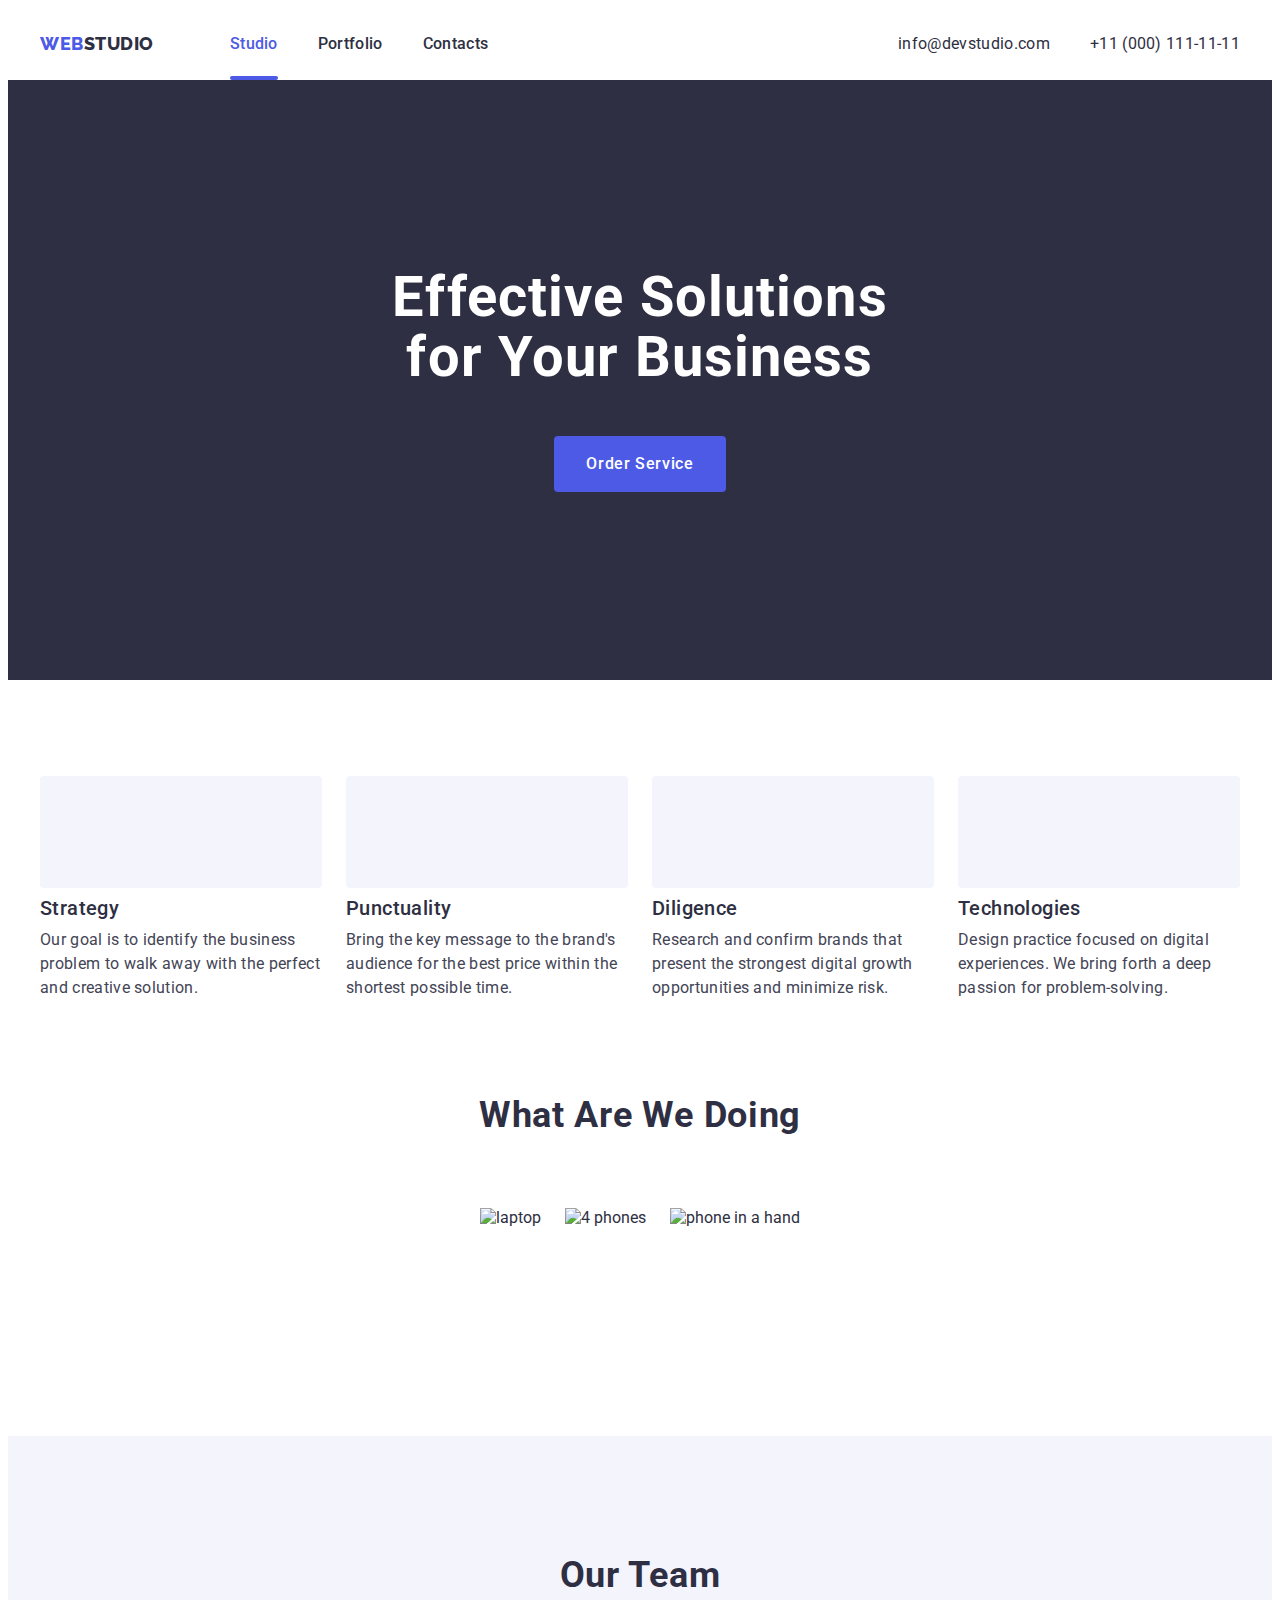
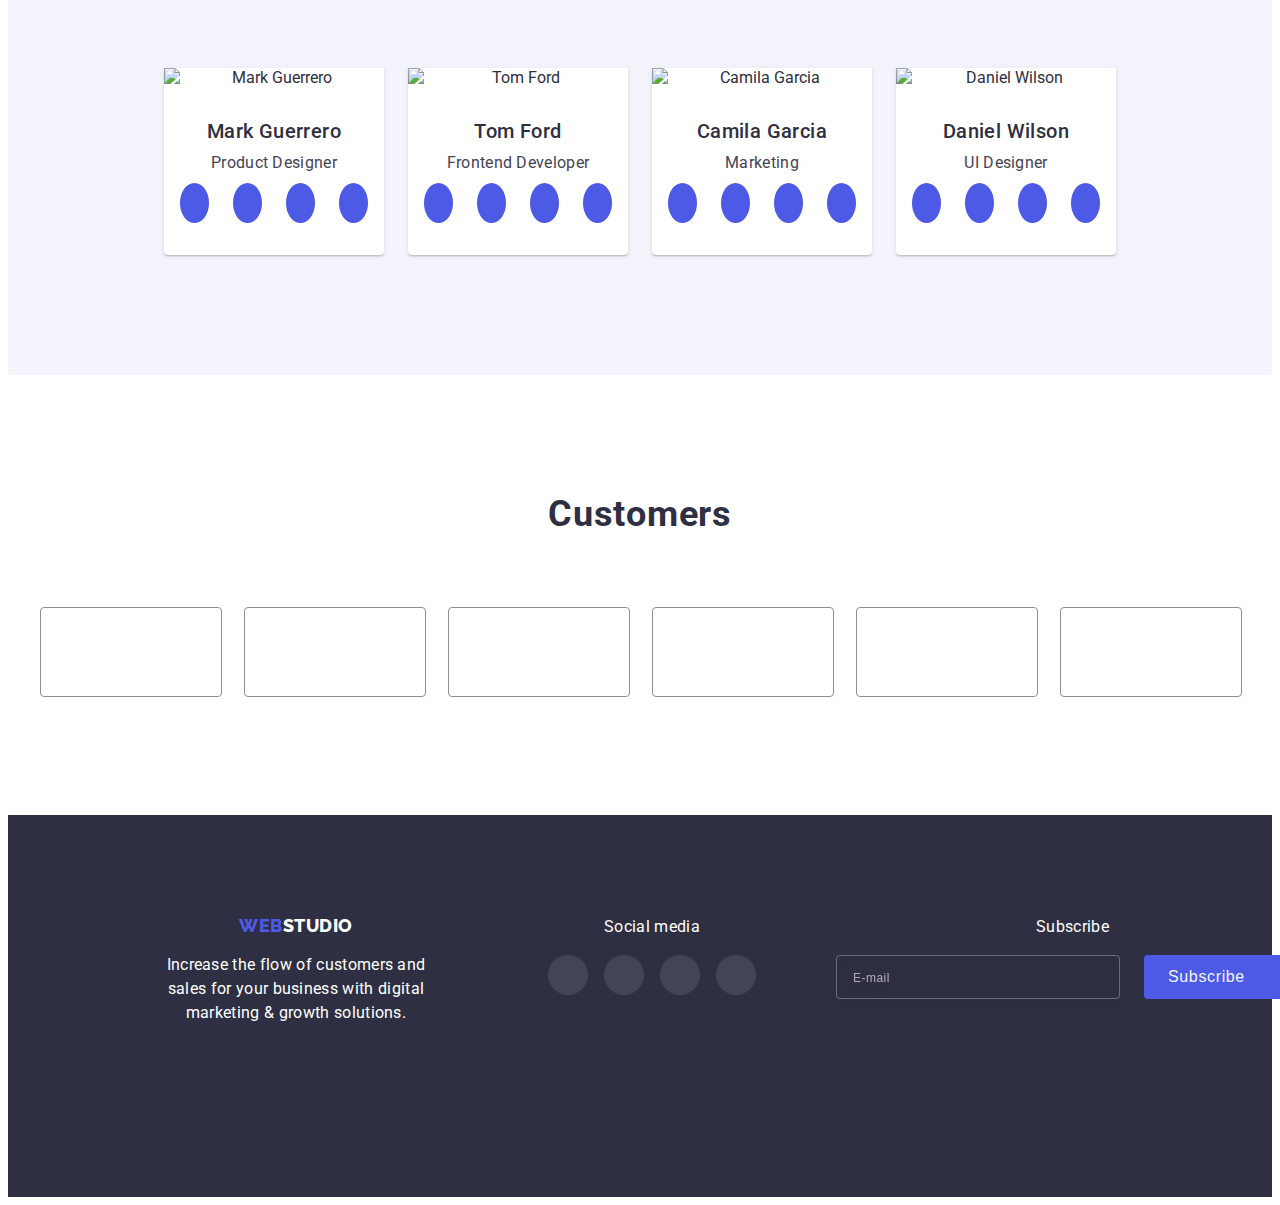
==== commit d11cdb16: "update" ====
--- a/index.html
+++ b/index.html
@@ -13,6 +13,9 @@
             integrity="sha512-wpPYUAdjBVSE4KJnH1VR1HeZfpl1ub8YT/NKx4PuQ5NmX2tKuGu6U/JRp5y+Y8XG2tV+wKQpNHVUX03MfMFn9Q=="
             crossorigin="anonymous" referrerpolicy="no-referrer" />
     <link rel="stylesheet" href="./css/styles.css">
+    <link rel="stylesheet" href="./css/mobile.css">
+    <link rel="stylesheet" href="./css/tablet.css">
+    <link rel="stylesheet" href="./css/desctop.css">
 </head>
 <body>
    <header class="header">
@@ -96,7 +99,7 @@
 </div>
 </section>
 <section class="team-section">
-    <div class="container">
+    <div class="container container-mini">
     <h2 class="team-title">Our Team</h2>
     <ul class="team-cards list">
         <li class="cards"><img src="./images/mark.jpg" alt="Mark Guerrero" width="264"> 
@@ -289,17 +292,70 @@
             </a></li>
     </ul>
  </div>
+ <div class="footer-subscribe">
+     <p class="part-text">Subscribe</p>
+     <form class="subscribe-form">
+        <label for="subscribe-email"></label>
+        <input type="text" class="subscribe-input" name="subscribe-email" placeholder="E-mail" >
+    <button type="submit" class="subscribe-btn">Subscribe
+        <svg class="subscribe-icon" width="24" height="20">
+            <use href="./images/icomoon/cros/symbol-defs.svg#icon-send"></use>
+        </svg>
+    </button> 
+    </form>
+ </div>
     </div>
 </footer>
 <div class="backdrop is-hidden" data-modal>
     <div class="modal">
         <button type="button" data-modal-close class="modal-close">
-            <a href="" class="modal-link">
         <svg class="modal-cross" width="8" height="8">
             <use href="./images/icomoon/cros/symbol-defs.svg#icon-close"></use>
         </svg>
-        </a>
         </button>
+        <p class="modal-title">Leave your contacts and we will call you back</p>
+        <form class="modal-form">
+           <div class="modal-field"><label for="user-name" class="modal-input-name">Name</label>
+           <div class="input-wrap"> 
+            <input type="text" name="user-name" class="modal-input">
+        <svg class="modal-input-icon" width="18" height="18">
+            <use href="./images/icomoon/symbol-defs.svg#icon-person-black-18dp-1-3-1"></use>
+        </svg>   
+        </div>
+        </div>
+        <div class="modal-field"><label for="user-phone" class="modal-input-text">Phone</label>
+            <div class="input-wrap">
+                <input type="text" name="user-phone" class="modal-input">
+                <svg class="modal-input-icon" width="18" height="24">
+                    <use href="./images/icomoon/symbol-defs.svg#icon-tel"></use>
+                </svg>
+            </div>
+        </div>
+        <div class="modal-field"><label for="user-email" class="modal-input-text">Email</label>
+            <div class="input-wrap">
+                <input type="text" name="user-email" class="modal-input">
+                <svg class="modal-input-icon" width="18" height="24">
+                    <use href="./images/icomoon/symbol-defs.svg#icon-email"></use>
+                </svg>
+            </div>
+        </div>
+        <div class="modal-field">
+            <label for="user-comment" class="modal-input-text">Comment</label>
+           <textarea name="user-comment" id="user-comment" class="modal-comment" placeholder="Text input"></textarea>
+        </div>
+        <div class="modal-field">
+                <input type="checkbox" class="modal-check visually-hidden" id="policy" name="policy" value="true">
+                <label for="policy" class="check-text">
+                    <span>
+                        <svg class="check-icon" width="10" height="8">
+                            <use href="./images/icomoon/cros/symbol-defs.svg#icon-icon-check"></use>
+                        </svg>
+                    </span>
+                    I accept the terms and conditions of the <a href="#" class="modal-link"> &nbsp Privacy Policy</a>
+                </label>
+                </div>
+    <button type="submit" class="modal-btn">Send</button>
+        </form>
     </div>
 </div>
 <script src="./js/modal.js"></script>
--- a/css/styles.css
+++ b/css/styles.css
@@ -11,6 +11,7 @@
     --footer-icon-color:rgba(255, 255, 255, 0.1);
     --footer-hover:#31D0AA;
     --modal-color:#FCFCFC;
+    --policy-color:#757575;
 }
 
 body {
@@ -25,6 +26,7 @@
     display: block;
     max-width: 100%;
     height: auto;
+    width: 100%;
 }
 .list {
     list-style: none;
@@ -33,8 +35,7 @@
     text-decoration: none;
 }
 .container {
-            max-width:1158px;
-            padding: 0 15px;
+            padding: 0;
             margin: 0 auto;
 }
 .header {
@@ -91,7 +92,7 @@
 font-size: 16px;
 line-height: 1.5;
 letter-spacing: 0.02em;
-transition: 250ms cubic-bezier(0.4, 0, 0.2, 1);
+transition: color 250ms cubic-bezier(0.4, 0, 0.2, 1);
 }
 
 .header-item:hover,
@@ -126,11 +127,11 @@
 }
 .header-mail {
     color: var(--primary-text-color);
-    transition: 250ms cubic-bezier(0.4, 0, 0.2, 1);
+    transition: color 250ms cubic-bezier(0.4, 0, 0.2, 1);
 }
 .header-phone {
     color: var(--primary-text-color);
-    transition: 250ms cubic-bezier(0.4, 0, 0.2, 1);
+    transition: color 250ms cubic-bezier(0.4, 0, 0.2, 1);
 }
 .header-mail:hover,
 .header-mail:focus {
@@ -146,25 +147,24 @@
     background-color:var(--background-title-color);
     background-image: linear-gradient(rgba(46, 47, 66, 0.7),rgba(46, 47, 66, 0.7)),url(../images/hero-bg.jpg);
     background-repeat:no-repeat;
-    max-width: 1440px;
     margin-left: auto;
     margin-right: auto;
     background-repeat: no-repeat;
     background-size:cover;
     background-position: center;
     text-align: center;
-    padding-top: 188px;
-    padding-bottom: 188px;
+    padding-top: 112px;
+    padding-bottom: 112px;
     display: flex;
 }
 
 .hero-title {
-    margin-bottom: 48px;
-    max-width: 500px;
-        font-size: 56px;
+    margin-bottom: 72px;
+    max-width: 320px;
+        font-size: 36px;
         letter-spacing: 0.02em;
         color: var(--title-text-color);
-        line-height: 1.07;
+        line-height: 1.11;
 justify-content: center;
 }
 .hero-btn {
@@ -179,30 +179,31 @@
     color: var(--title-text-color);
     background-color: var(--accent-color);
     font-family:'Roboto',sans-serif ;
-    transition: 250ms cubic-bezier(0.4, 0, 0.2, 1);
+    transition: background-color 250ms cubic-bezier(0.4, 0, 0.2, 1);
 }
 .hero-btn:hover,
 .hero-btn:focus {
     background-color: var(--btn-hover-color);
 }
 .strategy-section {
-    padding-top: 120px;
-    padding-bottom: 120px;
+   padding:96px 16px;
 }
 .section-features {
     display: flex;
-    gap: 24px;
+    flex-wrap: wrap;
+    row-gap: 72px;
 }
 .section-list {
-    flex-basis: calc((100% - 3*24px)/4);
-    width: 264px;
+    /* flex-basis: calc((100% - 3*24px)/4); */
+    width: 100%;
     border-radius: 4px;
 }
 
 .icon-sub {
+    display: none;
     height:112px;
     background-color: var(--team-section-color);
-    display: flex;
+    /* display: flex; */
     align-items: center;
     justify-content: center;
     border-radius: 4px;
@@ -211,12 +212,14 @@
 
 .section-title {
     margin-bottom: 8px;
-        font-weight: 500;
-        font-size: 20px;
-        line-height: 1.2;
-        letter-spacing: 0.02em;
+        font-weight: 700;
+        font-size: 36px;
+        line-height: 1.11;
+        letter-spacing: 0.02em;
+        text-align: center;
 }
 .section-text {
+    font-weight: 500;
         font-size: 16px;
         line-height: 1.5;
         letter-spacing: 0.02em;
@@ -224,6 +227,7 @@
 }
 .section-doing{
     padding-bottom: 120px;
+    display: none;
 }
 .doing-title {
     margin-bottom: 72px;
@@ -242,8 +246,7 @@
     
 .team-section {
     background-color: var(--team-section-color);
-    padding-top: 120px;
-    padding-bottom: 120px;
+    padding: 96px 82px 128px 82px;
 }
 .team-title {
     margin-bottom: 72px;
@@ -261,7 +264,8 @@
 }
 .team-cards {
     display: flex;
-    gap: 24px;
+    flex-wrap: wrap;
+    row-gap: 72px;
     border: transparent;
     border-radius: 0px 0px 4px 4px;
     text-align: center;
@@ -310,8 +314,7 @@
     background-color:var(--btn-hover-color);
 }
 .customers {
-    padding-top: 130px;
-    padding-bottom: 120px;
+    padding: 96px 16px;
 }
 .customers-title {
     margin-bottom: 72px;
@@ -324,11 +327,13 @@
 
 .customers-list {
     display: flex;
-    gap: 24px;
+    flex-wrap: wrap;
+    gap: 16px;
+    row-gap: 72px;
 }
 
 .customers-item {
-    width: calc((100% - 120px) / 6);
+    width: calc((100% - 16px) / 2);
         height: 88px;
 }
 
@@ -352,8 +357,9 @@
 }
 
 .footer {
-    padding-top: 100px;
-    padding-bottom: 100px;
+   
+   text-align: center;
+    padding-top: 96px;
     background-color: var(--background-title-color);
 }
 .footer-logo {
@@ -371,23 +377,29 @@
 }
 .footer-text {
     margin-top: 16px;
+    margin-bottom: 72px;
     width: 264px;
     color: var(--title-text-color);
         font-size: 16px;
         line-height: 1.5;
         letter-spacing: 0.02em;
 }
-.footer-section {
-    display: flex;
-    gap: 120px;
+/* .footer-section {
+    display: flex;
     align-items: baseline;
+} */
+.footer-part {
+    margin-right: 120px;
 }
 .footer-soc {
+    margin-top: 16px;
     display: flex;
         justify-content: center;
-        gap: 24px;
-}
-
+        gap: 16px;
+}
+.footer-part-two{
+    margin-right: 80px;
+}
 .footer-soc-item {
     width: 40px;
         height: 40px;
@@ -409,6 +421,54 @@
 .footer-soc-icon {
     width: 24px;
     height: 24px;
+}
+.subscribe-form {
+    display: flex;
+}
+.subscribe-input {
+    outline: none;
+    width: 264px;
+    height: 40px;
+    border: 1px solid rgba(255, 255, 255, 0.3);
+    filter: drop-shadow(0px 4px 4px rgba(0, 0, 0, 0.15));
+        border-radius: 4px;
+        background-color: transparent;
+        padding-left: 16px;
+        margin-right: 24px;
+        transition: border-color 250ms cubic-bezier(0.4, 0, 0.2, 1);
+}
+.subscribe-input:is(:hover,:focus) {
+    border-color: var(--customers-border);
+}
+.subscribe-input::placeholder {
+    font-size: 12px;
+        line-height: 2;
+        letter-spacing: 0.04em;
+            color: rgba(255, 255, 255, 0.6);
+            padding-top: 8px;
+            padding-bottom: 8px;
+}
+.subscribe-btn {
+    border: none;
+    border-radius: 4px;
+    padding: 8px 24px;
+    font-weight: 500;
+        font-size: 16px;
+        line-height: 1.5;
+        letter-spacing: 0.04em;
+        color: var(--team-section-color);
+        background-color: var(--accent-color);
+        display: flex;
+        align-items: center;
+        cursor: pointer;
+        transition: background-color 250ms cubic-bezier(0.4, 0, 0.2, 1);
+}
+.subscribe-btn:is(:hover,:focus) {
+    background-color: var(--btn-hover-color);
+}
+.subscribe-icon {
+    margin-left: 16px;
+   fill: var(--title-text-color);
 }
 .part-text {
     margin-bottom: 16px;
@@ -445,7 +505,7 @@
         line-height: 1.5;
         letter-spacing: 0.04em;
         cursor: pointer;
-        transition: 250ms cubic-bezier(0.4, 0, 0.2, 1);
+        transition: color 250ms cubic-bezier(0.4, 0, 0.2, 1), background-color 250ms cubic-bezier(0.4, 0, 0.2, 1), box-shadow 250ms cubic-bezier(0.4, 0, 0.2, 1), border-color250ms cubic-bezier(0.4, 0, 0.2, 1);
 }
 .portfolio-btn:hover,
 .portfolio-btn:focus {
@@ -489,6 +549,7 @@
 .portfolio-link {
     color: var(--primary-text-color);
 display: block;
+transition: box-shadow 250ms cubic-bezier(0.4, 0, 0.2, 1);
 }
 .portfolio-link:hover{
         box-shadow: 0px 1px 6px rgba(46, 47, 66, 0.08), 0px 1px 1px rgba(46, 47, 66, 0.16), 0px 2px 1px rgba(46, 47, 66, 0.08);
@@ -536,10 +597,13 @@
     min-height: 576px;
     background-color:var(--modal-color);
     border-radius: 4px;
-    padding: 24px;
+    padding: 72px 24px 24px;
 }
 
 .modal-close {
+    position: absolute;
+    right: 24px;
+    top: 24px;
     width: 24px;
     height: 24px;
     border: 1px solid rgba(0, 0, 0, 0.1);
@@ -547,17 +611,135 @@
     color: var(--primary-text-color);
     background-color: var(--border-color);
     display: block;
+    cursor: pointer;
+    transition: background-color 250ms cubic-bezier(0.4, 0, 0.2, 1);
+}
+.modal-cross {
+display: flex;
+    align-items: center;
+    justify-content: center;
+    margin: auto;
+}
+.modal-title {
+    font-weight: 500;
+        font-size: 16px;
+        line-height:1.5;
+        letter-spacing: 0.02em;
+        text-align: center;
+        margin-bottom: 14px;
+}
+.modal-field {
+margin-bottom: 8px;
+}
+.input-wrap {
+    position: relative;
+}
+.modal-input {
+    outline: none;
+    width: 100%;
+    height: 40px;
+    border: 1px solid rgba(33, 33, 33, 0.2);
+        border-radius: 4px;
+        padding-left: 38px;
+        margin-top: 4px;
+        transition: border-color 250ms cubic-bezier(0.4, 0, 0.2, 1);
+}
+.modal-input:focus{
+    border-color: var(--accent-color);
+}
+.modal-input-icon {
+    position: absolute;
+    left: 19px;
+top: 50%;
+transform: translateY(-50%);
+transition: color 250ms cubic-bezier(0.4, 0, 0.2, 1);
+}
+.modal-input:focus + .modal-input-icon {
+    fill:var(--accent-color);
+}
+.modal-input-name {
+        font-size: 12px;
+        line-height: 1.33;
+        letter-spacing: 0.04em;
+        color:var(--customers-border);
+}
+.modal-input-text {
+   
+        font-size: 12px;
+        line-height: 1.16;
+        letter-spacing: 0.01em;
+        color: var(--customers-border);
+}
+.modal-comment {
+    width: 100%;
+        height: 120px;
+        border: 1px solid rgba(33, 33, 33, 0.2);
+        border-radius: 4px;
+            font-size: 12px;
+            line-height: 1.33;
+            letter-spacing: 0.04em;
+            color: var(--customers-border);
+            padding-left: 16px;
+            padding-top: 8px;
+            margin-top: 4px;
+            margin-bottom: 8px;
+            resize: none;
+            outline: none;
+}
+.modal-comment:focus{
+    border-color:var(--accent-color);
+}
+.modal-btn{
+    min-width: 169px;
+    justify-content: center;
+    display: flex;
     margin-left: auto;
+        margin-right: auto;
+        padding: 16px 32px;
+    border-radius: 4px;
+    font-weight: 500;
+    font-size: 16px;
+    line-height: 1.5;
+    letter-spacing: 0.04em;
+    cursor: pointer;
+    border: none;
+    color: var(--title-text-color);
+    background-color: var(--accent-color);
+    box-shadow: 0px 4px 4px rgba(0, 0, 0, 0.15);
+    font-family: 'Roboto', sans-serif;
+    transition: background-color 250ms cubic-bezier(0.4, 0, 0.2, 1);
+}
+.modal-btn:is(:hover,:focus){
+    background-color: var(--btn-hover-color);
+}
+.modal-link {
+    color: var(--accent-color);
+}
+.check-text {
+        font-size: 12px;
+        line-height:1.33;
+        letter-spacing: 0.04em;
+        color:var(--policy-color);
+        display: flex;
+}
+
+.check-text span {
+    margin-right: 8px;
+    display: flex;
+    align-items: center;
     justify-content: center;
-}
-.modal-link {
-    width: 100%;
-        height: 100%;
-        display: flex;
-        align-items: center;
-            justify-content: center;
-            transition: background-color 250ms cubic-bezier(0.4, 0, 0.2, 1);
-            padding: 0;
-}
-
-
+    width: 16px;
+    height: 16px;
+    border: 1.25px solid var(--background-title-color);
+    border-radius: 2px;
+transition: background-color 250ms cubic-bezier(0.4, 0, 0.2, 1);
+fill: transparent;
+}
+
+.modal-check:checked + .check-text span {
+    background-color: var(--btn-hover-color);
+    border-color: var(--btn-hover-color);
+    fill: var(--team-section-color);
+}
+
+
--- a/css/mobile.css
+++ b/css/mobile.css
@@ -0,0 +1,5 @@
+@media screen and (min-width: 480px) {
+    .container {
+        max-width: 428px;
+    }
+}--- a/css/tablet.css
+++ b/css/tablet.css
@@ -0,0 +1,44 @@
+@media screen and (min-width: 768px) {
+    .container {
+        max-width: 720px;
+    }
+.hero-section {
+    padding-top: 112px;
+    padding-bottom: 108px;
+}
+
+.hero-title {
+    margin-bottom: 40px;
+    font-size: 56px;
+    line-height: 1.07;
+    max-width: 496px;
+}
+    .section-features {
+        gap: 24px;
+    }
+
+    .section-list {
+        flex-basis: calc((100% - 24px) / 2);
+
+    }
+    .cards {
+        width: calc((100% - 24px) / 2);
+    }
+.container-mini{
+    max-width: 584px;
+    margin: 0;
+}
+.team-cards {
+    row-gap: 64px;
+        column-gap: 24px;
+}
+
+    .customers-list {
+        gap: 24px;
+    }
+
+    .customers-item {
+        width: calc((100% - 48px) / 3);
+    }
+
+}--- a/css/desctop.css
+++ b/css/desctop.css
@@ -0,0 +1,76 @@
+@media screen and (min-width: 1200px) {
+    .container {
+        max-width: 1200px;
+    }
+        .hero-section {
+            max-width: 1440px;
+            padding-top: 188px;
+                padding-bottom: 188px;
+        }
+
+.hero-title {
+    margin-bottom: 48px;
+    font-size: 56px;
+    line-height: 1.07;
+    max-width: 500px;
+}
+    .section-list {
+        flex-basis: calc((100% - 3*24px) / 4);
+    }
+
+    .icon-sub {
+        display: flex;
+    }
+
+    .section-title {
+        font-weight: 500;
+        font-size: 20px;
+        line-height: 1.2;
+        text-align: left;
+    }
+
+    .section-text {
+        font-weight: 400;
+    }
+
+    .section-doing {
+        display: block;
+    }
+        .container-mini {
+            max-width: 1200px;
+            margin: 0;}
+        .team-section {
+            padding: 120px 156px;
+        }
+.cards {
+    width: calc((100% - 72px) / 4);
+}
+    .customers {
+        padding-top: 120px;
+        padding-bottom: 120px;
+    }
+
+    .customers-list {
+        gap: 24px;
+    }
+
+    .customers-item {
+        width: calc((100% - 120px) / 6);
+
+    }
+.team-cards {
+    gap: 24px;
+}
+.footer {
+    padding-top: 100px;
+    padding-bottom: 100px;
+    padding-left: 156px;
+}
+.footer-section {
+    display: flex;
+    align-items: baseline;
+}
+
+
+
+}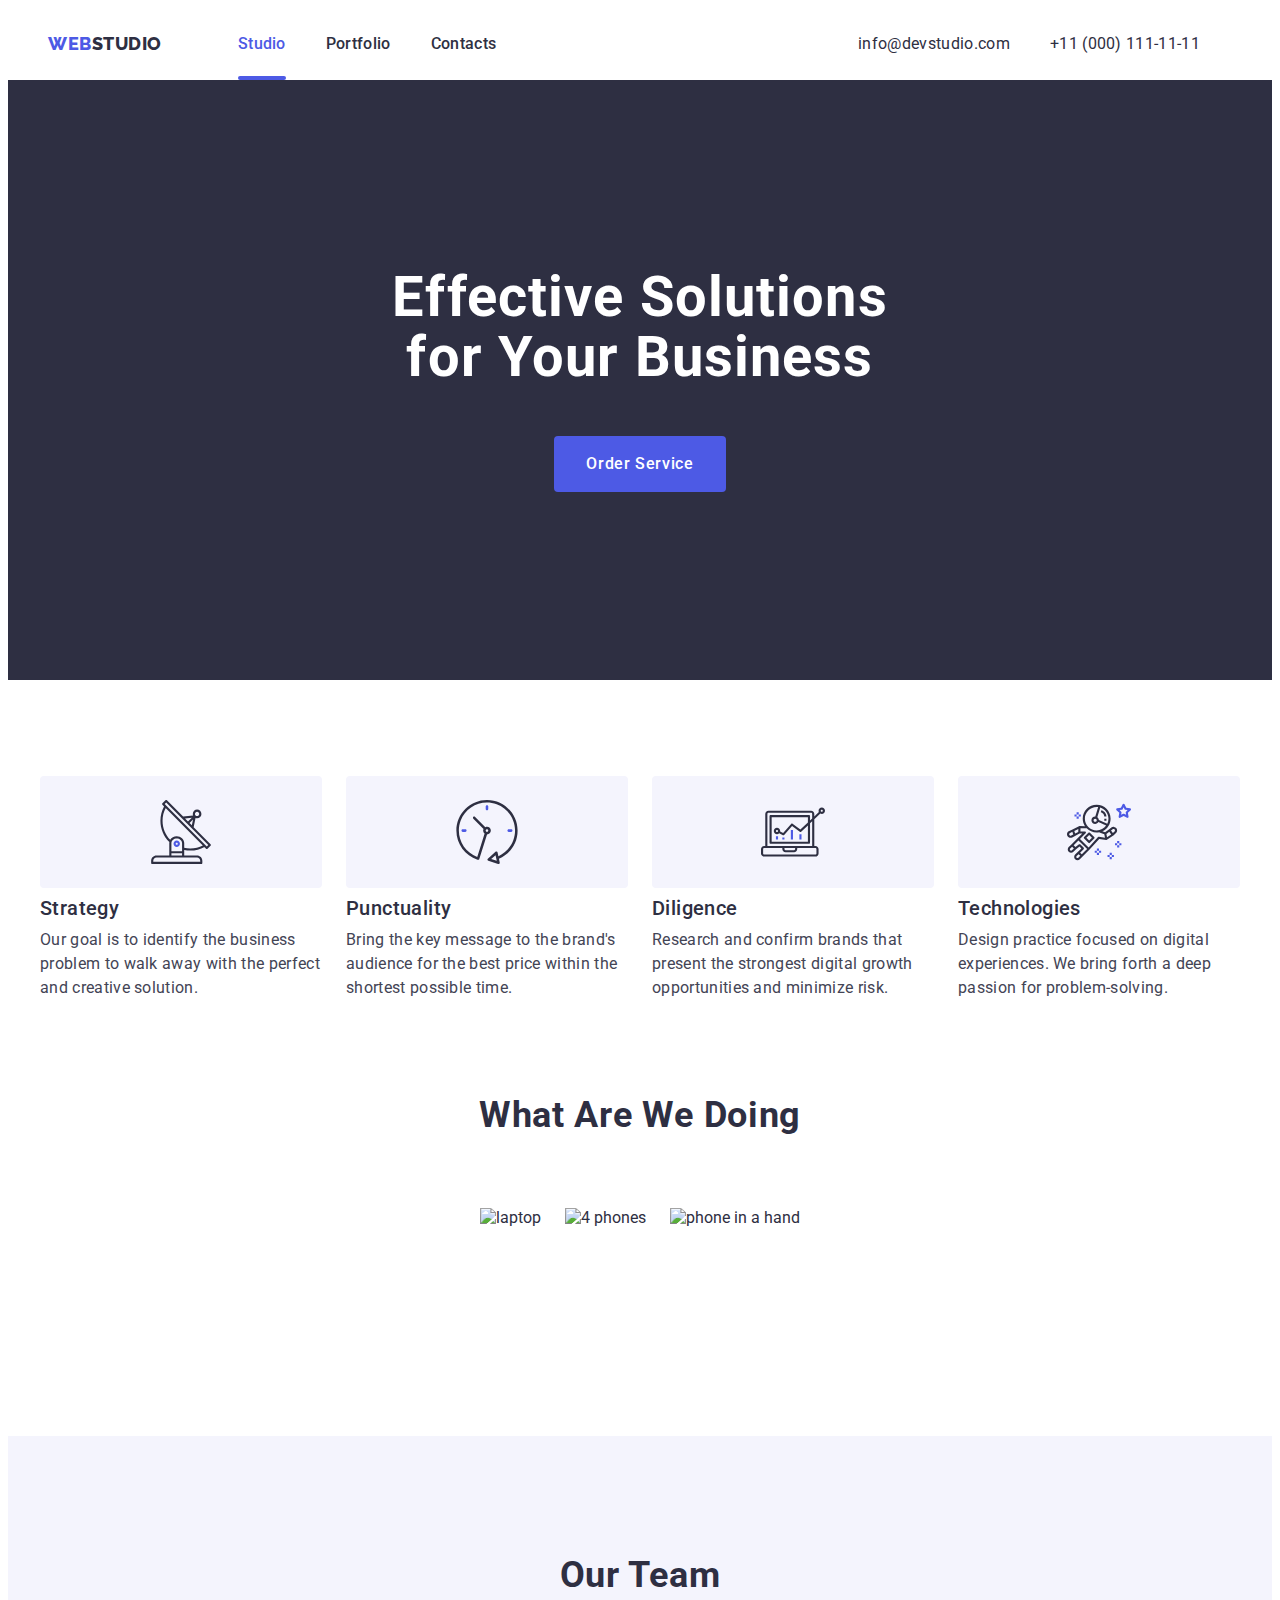
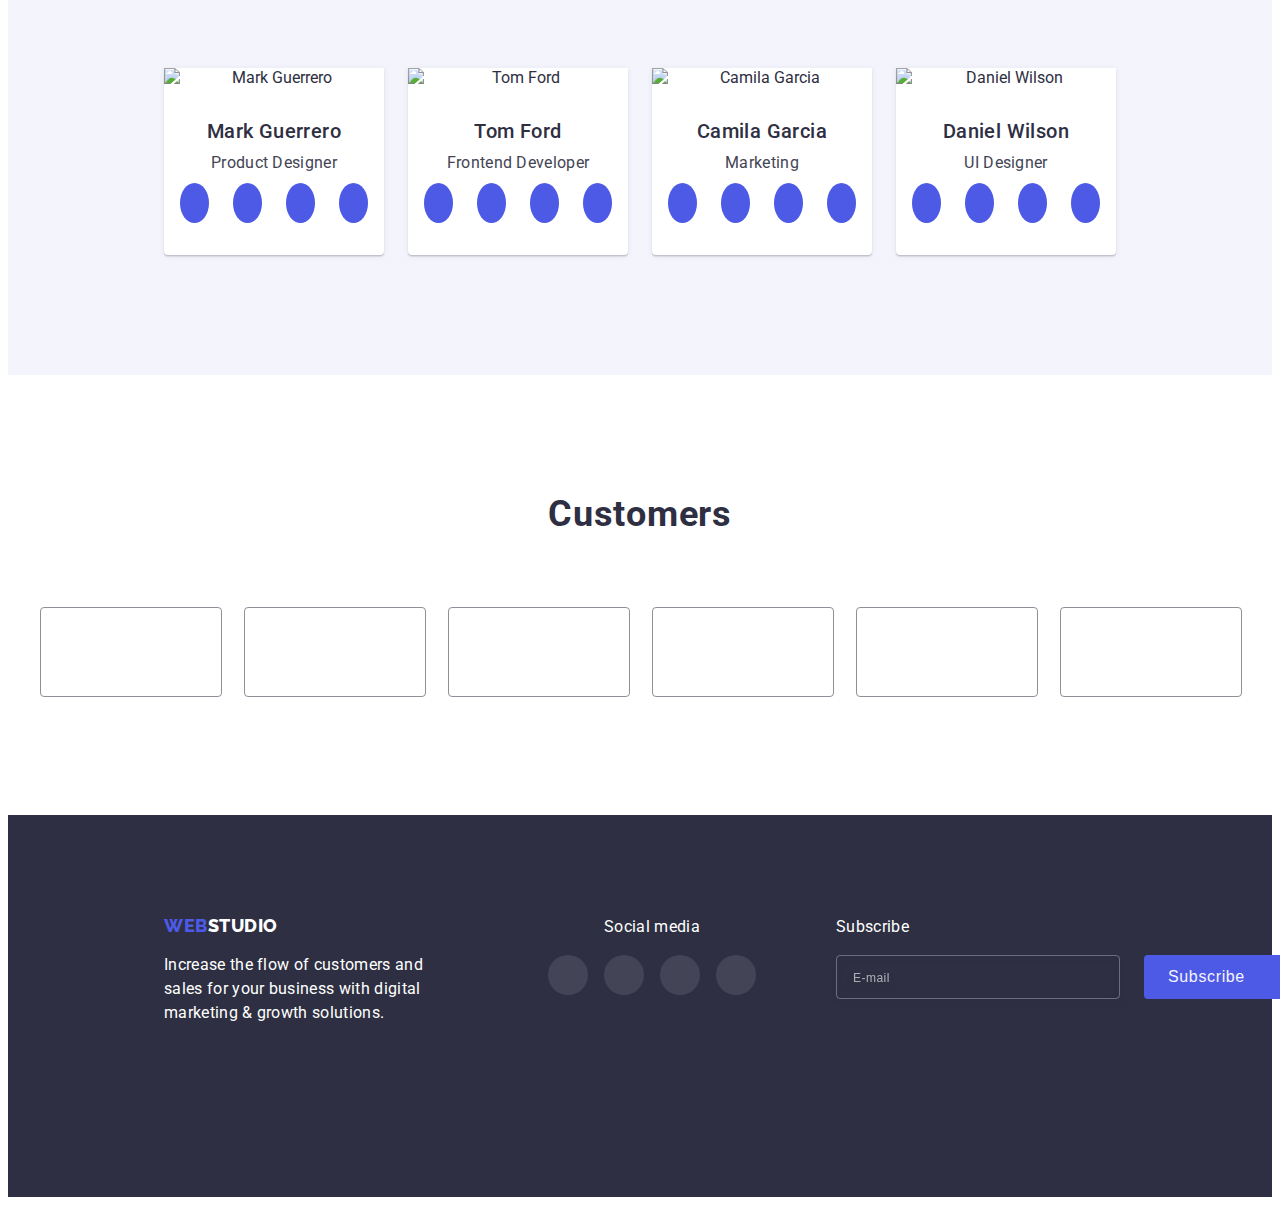
==== commit 93795ec8: "update" ====
--- a/index.html
+++ b/index.html
@@ -34,6 +34,61 @@
     <li><a href="tel:+110001111111" class="header-phone link">+11 (000) 111-11-11</a></li>
  </ul>
 </address>
+<button type="button" class="menu-open-btn" data-menu-open>
+    <svg class="menu-icon" width="32" height="22">
+        <use href="./images/icomoon/symbol-defs.svg#icon-menu-open"></use>
+    </svg>
+</button>
+</div>
+<div class="mob-menu is-hidden" data-menu>
+    <div class="container">
+        <div>
+   <nav> 
+    <button type="button" class="menu-close" data-menu-close>
+        <svg class="menu-cross" width="8" height="8">
+            <use href="./images/icomoon/cros/symbol-defs.svg#icon-close"></use>
+        </svg> </button>
+    <ul class="mob-menu-list list">
+        <li class="mob-menu-item"><a href="#" class="mob-menu-link link">Studio</a></li>
+        <li class="mob-menu-item"><a href="./portfolio.html" class="mob-menu-link link">Portfolio</a></li>
+        <li class="mob-menu-item-not"><a href="#" class="mob-menu-link link">Contacts</a></li>
+    </ul>
+    </nav>
+    </div>
+    <div>
+    <address>
+        <ul class="mob-menu-contacts list">
+            <li class="mob-contacts"><a href="tel:+110001111111" class="mob-menu-phone link">+11 (000) 111-11-11</a></li>
+            <li class="mob-contacts"><a href="mailto:info@devstudio.com" class="mob-menu-mail link">info@devstudio.com</a></li>
+           
+        </ul>
+    </address>
+    <ul class="menu-soc list">
+        <li class="menu-soc-item">
+            <a href="" class="menu-soc-link link">
+                <svg class="menu-soc-icon" width="24" height="24">
+                    <use href="./images/icomoon-soc/symbol-defs.svg#icon-instagram"></use>
+                </svg>
+            </a>
+        </li>
+        <li class="menu-soc-item"><a href="" class="menu-soc-link link">
+                <svg class="menu-soc-icon" width="24" height="19.5">
+                    <use href="./images/icomoon-soc/symbol-defs.svg#icon-twitter"></use>
+                </svg>
+            </a></li>
+        <li class="menu-soc-item"><a href="" class="menu-soc-link link">
+                <svg class="menu-soc-icon" width="24" height="24">
+                    <use href="./images/icomoon-soc/symbol-defs.svg#icon-facebook"></use>
+                </svg>
+            </a></li>
+        <li class="menu-soc-item"><a href="" class="menu-soc-link link">
+                <svg class="menu-soc-icon" width="24" height="24">
+                    <use href="./images/icomoon-soc/symbol-defs.svg#icon-linkedin"></use>
+                </svg>
+            </a></li>
+    </ul>
+    </div>
+    </div>
 </div>
 </header> 
    <main>
@@ -87,13 +142,13 @@
 <h2 class="doing-title">What are we doing</h2>
 <ul class="doing-section list">
     <li class="second-picture">
-        <img src="./images/laptop.jpg" alt="laptop" width="360" height="300" >
+        <img srcset="./images/laptop.jpg 1x, ./images/laptop2x (1).jpg 2x" src="./images/laptop.jpg" alt="laptop" width="360" height="300" >
     </li>
     <li class="second-picture">
-        <img src="./images/phone2.jpg" alt="4 phones" width="360" height="300">
+        <img srcset="./images/phone2.jpg 1x, ./images/phones2x (1).jpg 2x" src="./images/phone2.jpg" alt="4 phones" width="360" height="300">
     </li>
     <li class="second-picture">
-        <img src="./images/phone.jpg" alt="phone in a hand" width="360" height="300">
+        <img srcset="./images/phone.jpg 1x, ./images/1phone2x (1).jpg 2x " src="./images/phone.jpg" alt="phone in a hand" width="360" height="300">
     </li>
 </ul>
 </div>
@@ -102,7 +157,8 @@
     <div class="container container-mini">
     <h2 class="team-title">Our Team</h2>
     <ul class="team-cards list">
-        <li class="cards"><img src="./images/mark.jpg" alt="Mark Guerrero" width="264"> 
+        <li class="cards">
+            <img srcset="./images/mark.jpg 1x, ./images/mark2x.jpg 2x" src="./images/mark.jpg" alt="Mark Guerrero" width="264"> 
             <div class="team-sub-section"><h3 class="team-names">Mark Guerrero</h3>
         <p class="team-description">Product Designer</p>
         <ul class="team-cards-soc list">
@@ -130,7 +186,7 @@
         </ul>
         </div>
         </li>
-        <li class="cards"><img src="./images/tom.jpg" alt="Tom Ford" width="264">
+        <li class="cards"><img srcset="./images/tom.jpg 1x, ./images/tom2x.jpg 2x" src="./images/tom.jpg" alt="Tom Ford" width="264">
         <div class="team-sub-section"> <h3 class="team-names">Tom Ford</h3>
             <p class="team-description">Frontend Developer</p>
             <ul class="team-cards-soc list">
@@ -159,7 +215,7 @@
             </ul>
         </div>
         </li>
-        <li class="cards"><img src="./images/camila.jpg" alt="Camila Garcia" width="264">
+        <li class="cards"><img srcset="./images/camila.jpg 1x, ./images/camila2x.jpg 2x" src="./images/camila.jpg" alt="Camila Garcia" width="264">
             <div class="team-sub-section"><h3 class="team-names">Camila Garcia</h3>
             <p class="team-description">Marketing</p>
             <ul class="team-cards-soc list">
@@ -188,7 +244,7 @@
             </ul>
             </div>
         </li>
-        <li class="cards"><img src="./images/daniel.jpg" alt="Daniel Wilson" width="264">
+        <li class="cards"><img srcset="./images/daniel.jpg 1x, ./images/daniel2x.jpg 2x" src="./images/daniel.jpg" alt="Daniel Wilson" width="264">
             <div class="team-sub-section"><h3 class="team-names">Daniel Wilson</h3>
             <p class="team-description">UI Designer</p>
             <ul class="team-cards-soc list">
@@ -293,7 +349,7 @@
     </ul>
  </div>
  <div class="footer-subscribe">
-     <p class="part-text">Subscribe</p>
+     <p class="part-text subscribe-txt">Subscribe</p>
      <form class="subscribe-form">
         <label for="subscribe-email"></label>
         <input type="text" class="subscribe-input" name="subscribe-email" placeholder="E-mail" >
@@ -359,5 +415,6 @@
     </div>
 </div>
 <script src="./js/modal.js"></script>
+<script src="./js/menu.js"></script>
 </body>
 </html>--- a/css/styles.css
+++ b/css/styles.css
@@ -13,6 +13,9 @@
     --modal-color:#FCFCFC;
     --policy-color:#757575;
 }
+.no-scroll {
+    overflow: hidden;
+}
 
 body {
     font-family: 'Roboto', sans-serif;
@@ -41,6 +44,7 @@
 .header {
     padding-top: 24px;
         padding-bottom: 24px;
+        padding-left: 16px;
 }
 .visually-hidden {
     position: absolute;
@@ -54,6 +58,126 @@
     clip-path: inset(50%);
     margin: -1px;
 }
+.logo-link {
+    font-family: 'Raleway', sans-serif;
+    font-weight: 800;
+    font-size: 18px;
+    line-height: 1.33;
+    letter-spacing: 0.03em;
+    text-transform: uppercase;
+    color: var(--accent-color);
+    margin-right: 76px;
+}
+
+.logo-part {
+    color: var(--primary-text-color);
+}
+.header-list {
+    display: none;
+   }
+   .mob-menu > .container {
+    height: 100%;
+    display: flex;
+    flex-direction: column;
+    justify-content: space-between;
+    overflow-y: auto;
+   }
+   .mob-menu {
+    width: 100%;
+    height: 100vh;
+    position: fixed;
+    background-color: var(--title-text-color);
+    top: 0;
+    z-index: 1;
+    padding: 48px 40px 48px 40px;
+   }
+   .mob-menu-list {
+    margin-top: 16px;
+   }
+  .mob-menu-item {
+    margin-bottom: 40px;
+  }
+  .mob-menu-item-not {
+    margin-bottom: 284px;
+  }
+.mob-menu-link {
+font-weight: 700;
+    font-size: 36px;
+    line-height: 1.11;
+    color: var(--background-title-color);
+    letter-spacing: 0.02em;
+    transition: background-color 250ms cubic-bezier(0.4, 0, 0.2, 1);
+}
+.mob-menu-link:is(:hover, :focus){
+    color:var(--btn-hover-color)
+}
+  .menu-close {
+    margin-left: auto;
+    width: 24px;
+        height: 24px;
+    border: 1px solid rgba(0, 0, 0, 0.1);
+        border-radius: 50%;
+        color: var(--primary-text-color);
+        background-color: var(--border-color);
+        display: block;
+        cursor: pointer;
+        transition: background-color 250ms cubic-bezier(0.4, 0, 0.2, 1);
+  }
+  .menu-cross {
+    display: flex;
+        align-items: center;
+        justify-content: center;
+        margin: auto;
+  }
+   
+   .mob-contacts {
+font-style: normal;
+margin-bottom: 40px;
+   }
+   .mob-menu-phone {
+    font-weight: 600;
+        font-size: 36px;
+        line-height: 1.11;
+        color: var(--accent-color);
+        text-transform: capitalize;
+        transition: background-color 250ms cubic-bezier(0.4, 0, 0.2, 1);
+   }
+   .mob-menu-phone:is(:hover, :focus) {
+       color: var(--btn-hover-color);}
+
+   .mob-menu-mail {
+    font-weight: 500;
+        font-size: 20px;
+        line-height: 1.2;
+        letter-spacing: 0.02em;
+        color: var(--secondary-text-color);
+        transition: background-color 250ms cubic-bezier(0.4, 0, 0.2, 1);
+   }
+   .mob-menu-mail:is(:hover, :focus) {
+    color: var(--btn-hover-color) ;
+   }
+   .menu-soc {
+    display: flex;
+    gap: 56px;
+   }
+   .menu-soc-item {
+    width: 40px;
+        height: 40px;
+   }
+
+   .menu-soc-link {
+    width: 100%;
+        height: 100%;
+        background-color: var(--accent-color);
+        display: flex;
+            border-radius: 50%;
+            align-items: center;
+                justify-content: center;
+                transition: background-color 250ms cubic-bezier(0.4, 0, 0.2, 1);
+   }
+   .menu-soc-link:is(:hover, :focus) {
+       background-color: var(--btn-hover-color);
+   }
 
 
 .header-container {
@@ -65,87 +189,30 @@
     align-items: center;
     margin-right: auto;
 }
-.header-list {
-    display:flex;
-    gap: 40px;
-    
-}
-
-.logo-link {
-    font-family: 'Raleway',sans-serif;
-        font-weight: 800;
-        font-size: 18px;
-        line-height: 1.33;
-        letter-spacing: 0.03em;
-        text-transform: uppercase;
-        color: var(--accent-color);
-       margin-right: 76px;
-}
-
-.logo-part {
-    color: var(--primary-text-color);
-}
-
-.header-item {
-font-weight: 500; 
-color: var(--primary-text-color);
-font-size: 16px;
-line-height: 1.5;
-letter-spacing: 0.02em;
-transition: color 250ms cubic-bezier(0.4, 0, 0.2, 1);
-}
-
-.header-item:hover,
-.header-item:focus {
-color: var(--accent-color);
-}
-.current {
-    color: var(--accent-color);
-    position: relative;
-}
-.current::after {
-    content: '';
-    position: absolute;
-    width: 100%;
-    height: 4px;
-    left: 0px;
-    top:42px;
-    border-radius: 2px;
-    background-color: var(--accent-color);
-}
+
 .header-contacts {
-    display: flex;
-}
-
-.header-contacts {
-    gap: 40px;
-    font-style: normal;
-    font-size: 16px;
-    line-height: 1.5;
-    letter-spacing: 0.02em;
-    color: var(--primary-text-color);
-}
-.header-mail {
-    color: var(--primary-text-color);
-    transition: color 250ms cubic-bezier(0.4, 0, 0.2, 1);
-}
-.header-phone {
-    color: var(--primary-text-color);
-    transition: color 250ms cubic-bezier(0.4, 0, 0.2, 1);
-}
-.header-mail:hover,
-.header-mail:focus {
-    color:var(--accent-color);
-}
-
-.header-phone:hover,
-.header-phone:focus {
-    color: var(--accent-color)
+    display: none;
+}
+
+.menu-open-btn {
+    margin-right: 16px;
+    border: none;
+    padding: 0;
+background: transparent;
+    display: block;
+        cursor: pointer;
+        transition: background-color 250ms cubic-bezier(0.4, 0, 0.2, 1);
+}
+.menu-icon{
+    display: flex;
+        align-items: center;
+        justify-content: center;
+        margin: auto;
 }
 
 .hero-section {
     background-color:var(--background-title-color);
-    background-image: linear-gradient(rgba(46, 47, 66, 0.7),rgba(46, 47, 66, 0.7)),url(../images/hero-bg.jpg);
+    background-image: linear-gradient(rgba(46, 47, 66, 0.7),rgba(46, 47, 66, 0.7)),url(../images/hero-mobile-bg.jpg);
     background-repeat:no-repeat;
     margin-left: auto;
     margin-right: auto;
@@ -156,6 +223,13 @@
     padding-top: 112px;
     padding-bottom: 112px;
     display: flex;
+}
+@media (min-device-pixel-ratio: 2),
+(min-resolution: 192dpi),
+(min-resolution: 2dppx) {
+    .hero-section {
+        background-image: linear-gradient(rgba(46, 47, 66, 0.7), rgba(46, 47, 66, 0.7)), url(../images/hero-2x-mobile\ \(1\).jpg);
+    }
 }
 
 .hero-title {
@@ -359,7 +433,6 @@
 .footer {
    
    text-align: center;
-    padding-top: 96px;
     background-color: var(--background-title-color);
 }
 .footer-logo {
@@ -377,19 +450,15 @@
 }
 .footer-text {
     margin-top: 16px;
-    margin-bottom: 72px;
     width: 264px;
     color: var(--title-text-color);
         font-size: 16px;
         line-height: 1.5;
         letter-spacing: 0.02em;
 }
-/* .footer-section {
-    display: flex;
-    align-items: baseline;
-} */
+
 .footer-part {
-    margin-right: 120px;
+    padding: 96px 80px 72px 80px;
 }
 .footer-soc {
     margin-top: 16px;
@@ -398,7 +467,7 @@
         gap: 16px;
 }
 .footer-part-two{
-    margin-right: 80px;
+    margin-bottom: 72px;
 }
 .footer-soc-item {
     width: 40px;
@@ -422,12 +491,15 @@
     width: 24px;
     height: 24px;
 }
+.footer-subscribe {
+    padding-bottom: 96px;
+}
 .subscribe-form {
-    display: flex;
+    width: 100%;
 }
 .subscribe-input {
     outline: none;
-    width: 264px;
+    width: 398px;
     height: 40px;
     border: 1px solid rgba(255, 255, 255, 0.3);
     filter: drop-shadow(0px 4px 4px rgba(0, 0, 0, 0.15));
@@ -449,6 +521,9 @@
             padding-bottom: 8px;
 }
 .subscribe-btn {
+    margin-left: auto;
+    margin-right: auto;
+    margin-top: 16px;
     border: none;
     border-radius: 4px;
     padding: 8px 24px;
@@ -602,7 +677,7 @@
 
 .modal-close {
     position: absolute;
-    right: 24px;
+    right: 40px;
     top: 24px;
     width: 24px;
     height: 24px;
--- a/css/mobile.css
+++ b/css/mobile.css
@@ -2,4 +2,14 @@
     .container {
         max-width: 428px;
     }
+        .hero-section {
+            background-image: linear-gradient(rgba(46, 47, 66, 0.7), rgba(46, 47, 66, 0.7)), url(../images/hero-tablet-bg.jpg);
+        }
+                @media (min-device-pixel-ratio: 2),
+                (min-resolution: 192dpi),
+                (min-resolution: 2dppx) {
+                    .hero-section {
+                        background-image: linear-gradient(rgba(46, 47, 66, 0.7), rgba(46, 47, 66, 0.7)), url(../images/hero-2x-tablet\ \(1\).jpg);
+                    }
+                }
 }--- a/css/tablet.css
+++ b/css/tablet.css
@@ -2,11 +2,88 @@
     .container {
         max-width: 720px;
     }
+
+  .header-list {
+      display: flex;
+      gap: 40px;
+
+  }
+
+  
+
+  .header-item {
+      font-weight: 500;
+      color: var(--primary-text-color);
+      font-size: 16px;
+      line-height: 1.5;
+      letter-spacing: 0.02em;
+      transition: color 250ms cubic-bezier(0.4, 0, 0.2, 1);
+  }
+
+  .header-item:hover,
+  .header-item:focus {
+      color: var(--accent-color);
+  }
+
+  .current {
+      color: var(--accent-color);
+      position: relative;
+  }
+
+  .current::after {
+      content: '';
+      position: absolute;
+      width: 100%;
+      height: 4px;
+      left: 0px;
+      top: 42px;
+      border-radius: 2px;
+      background-color: var(--accent-color);
+  }
+.header-contacts {
+    display: flex;
+    gap: 40px;
+    font-style: normal;
+    font-size: 16px;
+    line-height: 1.5;
+    letter-spacing: 0.02em;
+    color: var(--primary-text-color);
+}
+
+.header-mail {
+    color: var(--primary-text-color);
+    transition: color 250ms cubic-bezier(0.4, 0, 0.2, 1);
+}
+
+.header-phone {
+    color: var(--primary-text-color);
+    transition: color 250ms cubic-bezier(0.4, 0, 0.2, 1);
+}
+
+.header-mail:hover,
+.header-mail:focus {
+    color: var(--accent-color);
+}
+
+.header-phone:hover,
+.header-phone:focus {
+    color: var(--accent-color)
+}
+
 .hero-section {
     padding-top: 112px;
     padding-bottom: 108px;
 }
-
+.hero-section {
+    background-image: linear-gradient(rgba(46, 47, 66, 0.7), rgba(46, 47, 66, 0.7)), url(../images/hero-bg.jpg);
+}
+@media (min-device-pixel-ratio: 2),
+(min-resolution: 192dpi),
+(min-resolution: 2dppx) {
+    .hero-section {
+        background-image: linear-gradient(rgba(46, 47, 66, 0.7), rgba(46, 47, 66, 0.7)), url(../images/hero-bg-2x.jpg);
+    }
+}
 .hero-title {
     margin-bottom: 40px;
     font-size: 56px;
@@ -40,5 +117,38 @@
     .customers-item {
         width: calc((100% - 48px) / 3);
     }
+        .footer-section {
+            display: flex;
+            align-items: baseline;
+        }
+      .footer {
+        margin: 0;;
+      }  
+.footer-section {
+    margin: 0;
+    padding:96px 0 96px 108px;
+    display: flex;
+    flex-wrap: wrap;
+    align-items: baseline;
+}
+.footer-part {
+    padding: 0;
+    margin-right: 24px;
+    margin-bottom: 72px;
+    text-align: left;
+}
 
+.subscribe-txt {
+    margin-bottom: 16px;
+    text-align: left;
+}
+.subscribe-form {
+    display: flex;
+}
+.subscribe-input {
+    width: 264px;
+}
+.subscribe-btn {
+    margin-top: 0;
+}
 }--- a/css/desctop.css
+++ b/css/desctop.css
@@ -2,6 +2,7 @@
     .container {
         max-width: 1200px;
     }
+        
         .hero-section {
             max-width: 1440px;
             padding-top: 188px;
@@ -61,16 +62,22 @@
 .team-cards {
     gap: 24px;
 }
-.footer {
-    padding-top: 100px;
-    padding-bottom: 100px;
-    padding-left: 156px;
-}
+
 .footer-section {
     display: flex;
+    flex-wrap: nowrap;
     align-items: baseline;
+   padding:100px 159px 100px 156px;
+}
+.footer-part {
+    margin-right: 120px;
+}
+.footer-subscribe {
+    padding-bottom: 0;
+}
+.footer-part-two {
+    margin-bottom: 0;
+    margin-right: 80px;
 }
 
-
-
 }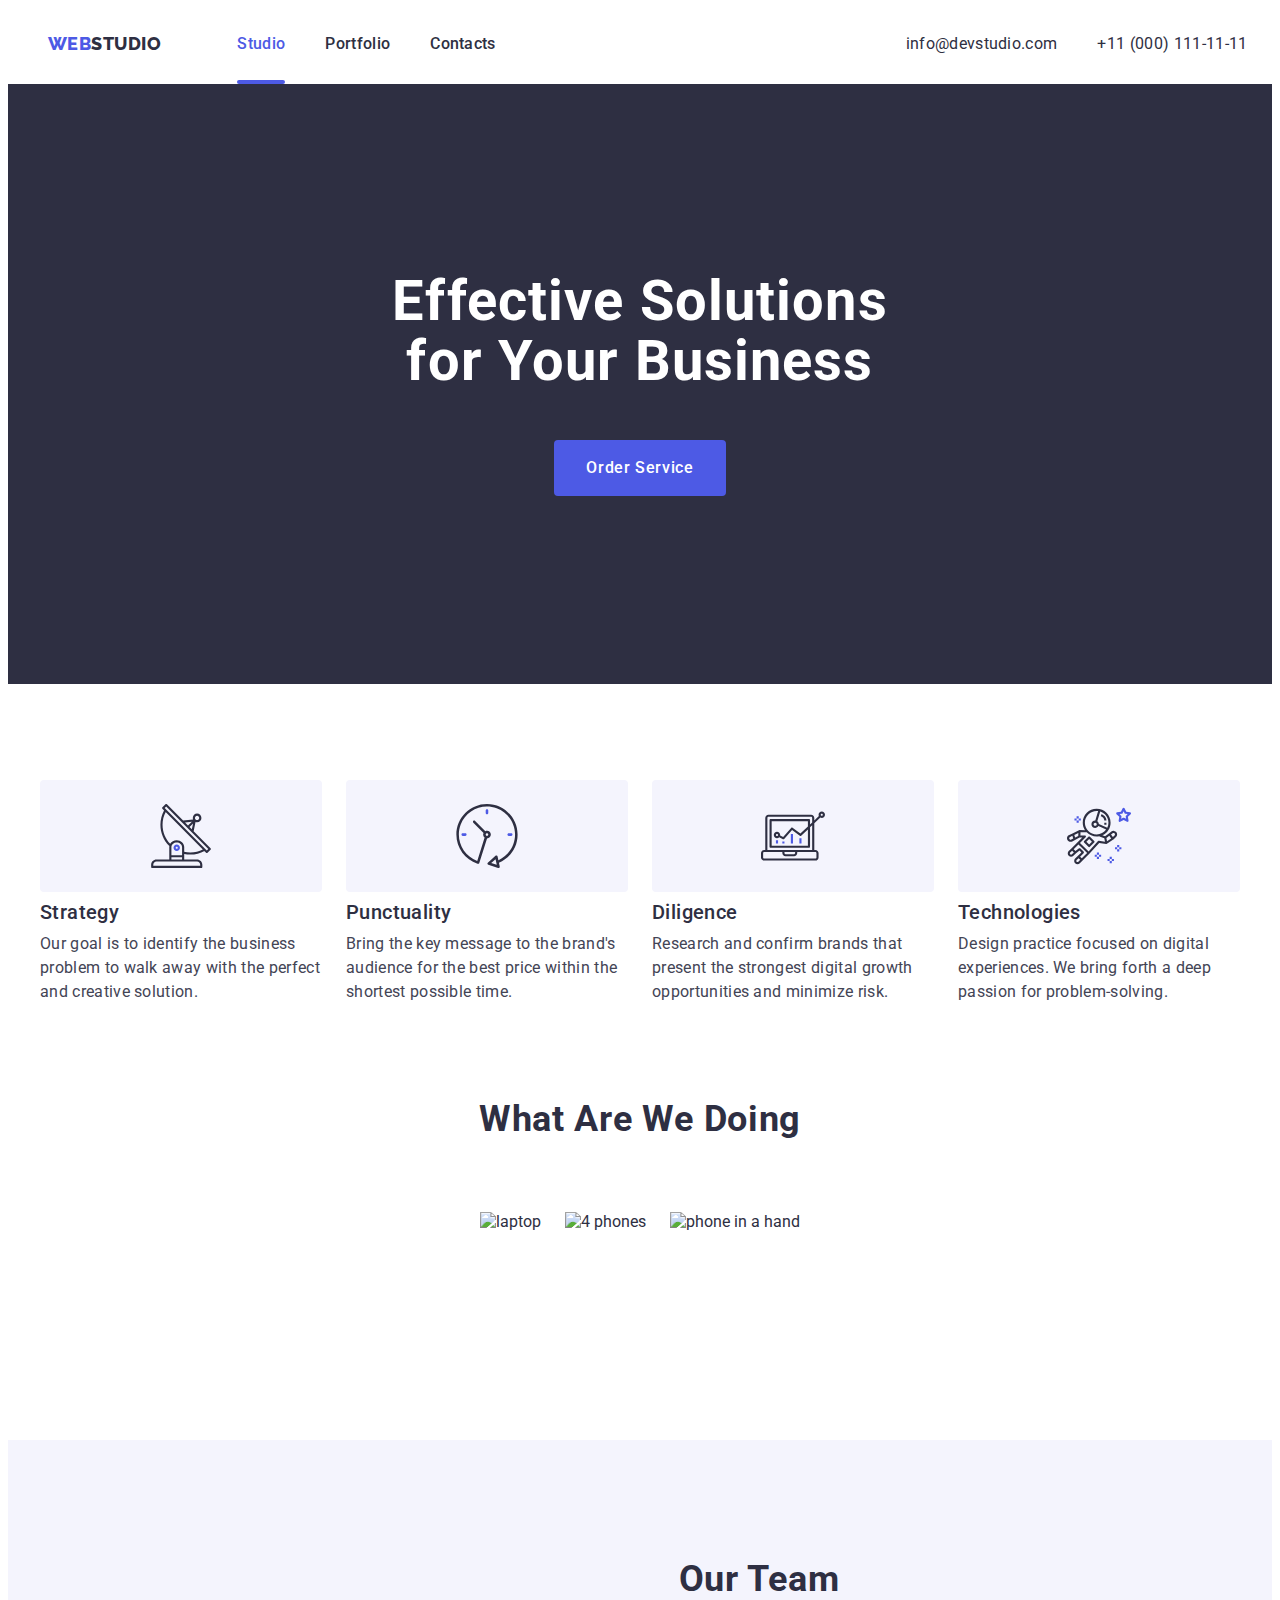
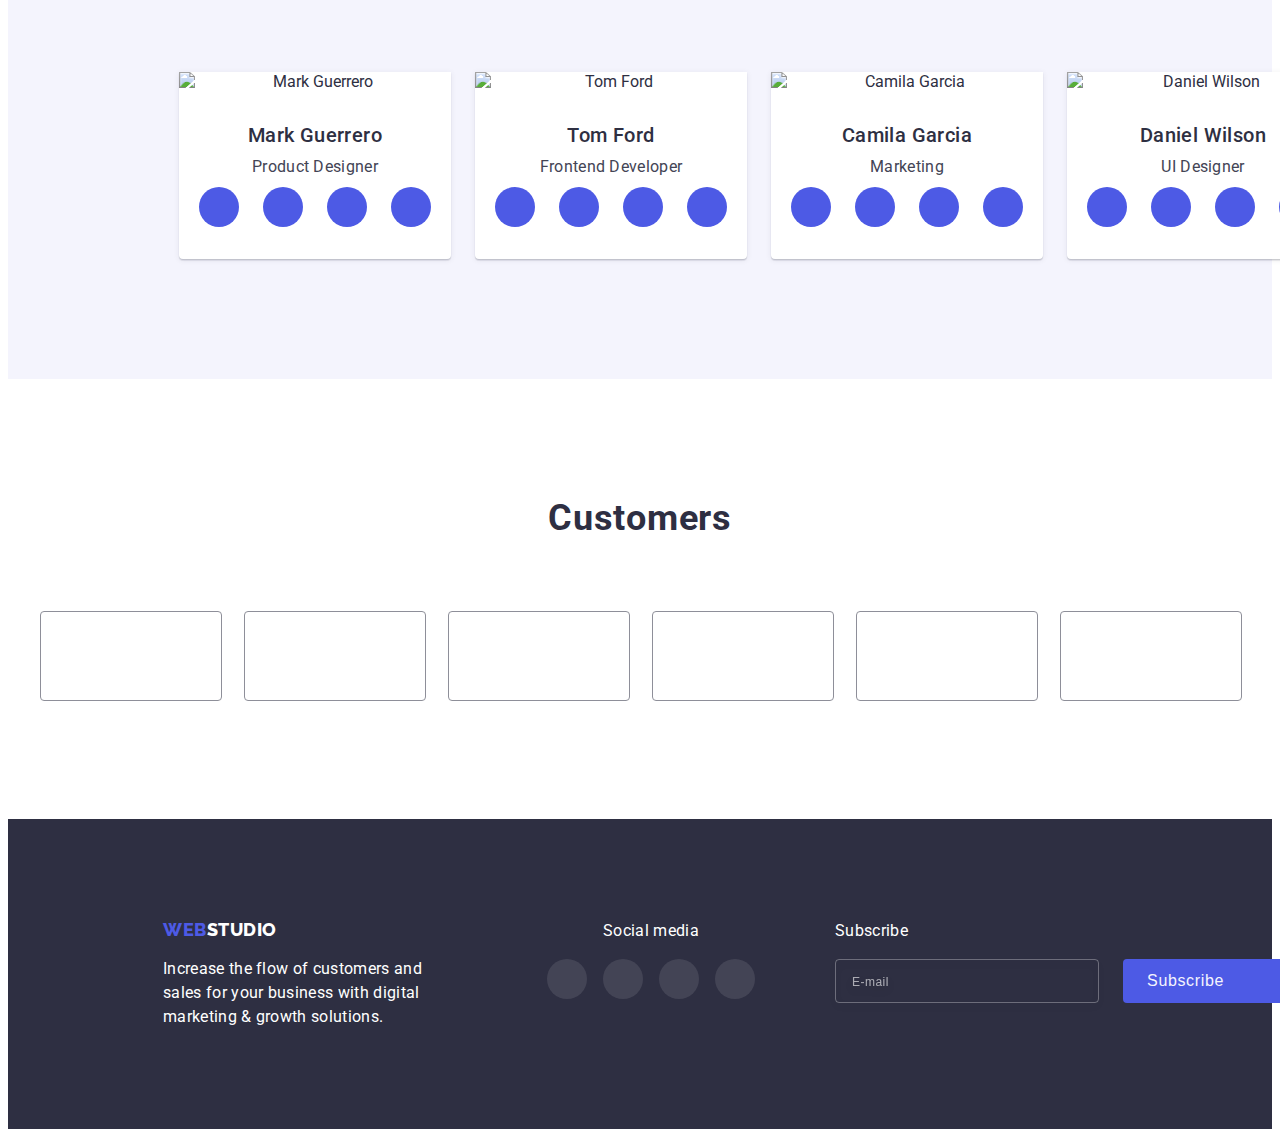
==== commit 6790ea94: "update" ====
--- a/index.html
+++ b/index.html
@@ -142,13 +142,13 @@
 <h2 class="doing-title">What are we doing</h2>
 <ul class="doing-section list">
     <li class="second-picture">
-        <img srcset="./images/laptop.jpg 1x, ./images/laptop2x (1).jpg 2x" src="./images/laptop.jpg" alt="laptop" width="360" height="300" >
+        <img srcset="./images/laptop.jpg 1x, ./images/laptop2x.jpg 2x" src="./images/laptop.jpg" alt="laptop" width="360" height="300" >
     </li>
     <li class="second-picture">
-        <img srcset="./images/phone2.jpg 1x, ./images/phones2x (1).jpg 2x" src="./images/phone2.jpg" alt="4 phones" width="360" height="300">
+        <img srcset="./images/phone2.jpg 1x, ./images/phones2x.jpg 2x" src="./images/phone2.jpg" alt="4 phones" width="360" height="300">
     </li>
     <li class="second-picture">
-        <img srcset="./images/phone.jpg 1x, ./images/1phone2x (1).jpg 2x " src="./images/phone.jpg" alt="phone in a hand" width="360" height="300">
+        <img srcset="./images/phone.jpg 1x, ./images/1phone2x.jpg 2x " src="./images/phone.jpg" alt="phone in a hand" width="360" height="300">
     </li>
 </ul>
 </div>
@@ -352,7 +352,7 @@
      <p class="part-text subscribe-txt">Subscribe</p>
      <form class="subscribe-form">
         <label for="subscribe-email"></label>
-        <input type="text" class="subscribe-input" name="subscribe-email" placeholder="E-mail" >
+        <input type="text" class="subscribe-input" id="subscribe-email" placeholder="E-mail" >
     <button type="submit" class="subscribe-btn">Subscribe
         <svg class="subscribe-icon" width="24" height="20">
             <use href="./images/icomoon/cros/symbol-defs.svg#icon-send"></use>
@@ -373,7 +373,7 @@
         <form class="modal-form">
            <div class="modal-field"><label for="user-name" class="modal-input-name">Name</label>
            <div class="input-wrap"> 
-            <input type="text" name="user-name" class="modal-input">
+            <input type="text" id="user-name" class="modal-input">
         <svg class="modal-input-icon" width="18" height="18">
             <use href="./images/icomoon/symbol-defs.svg#icon-person-black-18dp-1-3-1"></use>
         </svg>   
@@ -381,7 +381,7 @@
         </div>
         <div class="modal-field"><label for="user-phone" class="modal-input-text">Phone</label>
             <div class="input-wrap">
-                <input type="text" name="user-phone" class="modal-input">
+                <input type="text" id="user-phone" class="modal-input">
                 <svg class="modal-input-icon" width="18" height="24">
                     <use href="./images/icomoon/symbol-defs.svg#icon-tel"></use>
                 </svg>
@@ -389,7 +389,7 @@
         </div>
         <div class="modal-field"><label for="user-email" class="modal-input-text">Email</label>
             <div class="input-wrap">
-                <input type="text" name="user-email" class="modal-input">
+                <input type="text" id="user-email" class="modal-input">
                 <svg class="modal-input-icon" width="18" height="24">
                     <use href="./images/icomoon/symbol-defs.svg#icon-email"></use>
                 </svg>
@@ -407,7 +407,7 @@
                             <use href="./images/icomoon/cros/symbol-defs.svg#icon-icon-check"></use>
                         </svg>
                     </span>
-                    I accept the terms and conditions of the <a href="#" class="modal-link"> &nbsp Privacy Policy</a>
+                    I accept the terms and conditions of the <a href="#" class="modal-link"> &amp;Privacy Policy</a>
                 </label>
                 </div>
     <button type="submit" class="modal-btn">Send</button>
--- a/css/styles.css
+++ b/css/styles.css
@@ -38,13 +38,13 @@
     text-decoration: none;
 }
 .container {
-            padding: 0;
+            padding: 0 15px;
             margin: 0 auto;
 }
 .header {
     padding-top: 24px;
         padding-bottom: 24px;
-        padding-left: 16px;
+        
 }
 .visually-hidden {
     position: absolute;
@@ -84,7 +84,7 @@
    }
    .mob-menu {
     width: 100%;
-    height: 100vh;
+    height: 100%;
     position: fixed;
     background-color: var(--title-text-color);
     top: 0;
@@ -97,9 +97,7 @@
   .mob-menu-item {
     margin-bottom: 40px;
   }
-  .mob-menu-item-not {
-    margin-bottom: 284px;
-  }
+ 
 .mob-menu-link {
 font-weight: 700;
     font-size: 36px;
@@ -121,14 +119,20 @@
         background-color: var(--border-color);
         display: block;
         cursor: pointer;
-        transition: background-color 250ms cubic-bezier(0.4, 0, 0.2, 1);
+        transition: background-color 250ms cubic-bezier(0.4, 0, 0.2, 1), color 250ms cubic-bezier(0.4, 0, 0.2, 1);
   }
+  .menu-close:is(:hover, :focus){
+    background-color: var(--btn-hover-color);
+color: var(--team-section-color);
+}
   .menu-cross {
+    fill:currentColor;
     display: flex;
         align-items: center;
         justify-content: center;
         margin: auto;
   }
+  
    
    .mob-contacts {
 font-style: normal;
@@ -183,6 +187,7 @@
 .header-container {
 display: flex;
 align-items: center;
+padding-right: 16px;
 }
 .header-navigation {
     display: flex;
@@ -195,14 +200,14 @@
 }
 
 .menu-open-btn {
-    margin-right: 16px;
     border: none;
     padding: 0;
 background: transparent;
     display: block;
         cursor: pointer;
         transition: background-color 250ms cubic-bezier(0.4, 0, 0.2, 1);
-}
+stroke: var(--background-title-color);
+    }
 .menu-icon{
     display: flex;
         align-items: center;
@@ -222,7 +227,6 @@
     text-align: center;
     padding-top: 112px;
     padding-bottom: 112px;
-    display: flex;
 }
 @media (min-device-pixel-ratio: 2),
 (min-resolution: 192dpi),
@@ -233,6 +237,7 @@
 }
 
 .hero-title {
+    margin: 0 auto;
     margin-bottom: 72px;
     max-width: 320px;
         font-size: 36px;
@@ -431,7 +436,8 @@
 }
 
 .footer {
-   
+   padding-top: 96px ;
+   padding-bottom: 96px;
    text-align: center;
     background-color: var(--background-title-color);
 }
@@ -449,6 +455,8 @@
     color: var(--title-text-color);
 }
 .footer-text {
+    margin: 0 auto;
+    margin-bottom: 72px;
     margin-top: 16px;
     width: 264px;
     color: var(--title-text-color);
@@ -458,7 +466,7 @@
 }
 
 .footer-part {
-    padding: 96px 80px 72px 80px;
+   margin: 0 auto;
 }
 .footer-soc {
     margin-top: 16px;
@@ -491,22 +499,23 @@
     width: 24px;
     height: 24px;
 }
-.footer-subscribe {
-    padding-bottom: 96px;
-}
+
 .subscribe-form {
-    width: 100%;
+    max-width: 398px;
+    margin: 0;
+    padding-left: 15px;
+    padding-right: 15px;
 }
 .subscribe-input {
     outline: none;
-    width: 398px;
+    width: 100%;
     height: 40px;
     border: 1px solid rgba(255, 255, 255, 0.3);
     filter: drop-shadow(0px 4px 4px rgba(0, 0, 0, 0.15));
         border-radius: 4px;
+        padding-left: 16px;
         background-color: transparent;
-        padding-left: 16px;
-        margin-right: 24px;
+       
         transition: border-color 250ms cubic-bezier(0.4, 0, 0.2, 1);
 }
 .subscribe-input:is(:hover,:focus) {
@@ -665,11 +674,11 @@
 }
 .modal {
     position: absolute;
+    max-width: 392px;
     top: 50%;
     left: 50%;
     transform: translate(-50%, -50%);
-    width: 408px;
-    min-height: 576px;
+    min-height: 586px;
     background-color:var(--modal-color);
     border-radius: 4px;
     padding: 72px 24px 24px;
@@ -687,9 +696,14 @@
     background-color: var(--border-color);
     display: block;
     cursor: pointer;
-    transition: background-color 250ms cubic-bezier(0.4, 0, 0.2, 1);
+    transition: background-color 250ms cubic-bezier(0.4, 0, 0.2, 1), color 250ms cubic-bezier(0.4, 0, 0.2, 1);
+}
+.modal-close:is(:hover, :focus) {
+    background-color: var(--btn-hover-color);
+    color: var(--team-section-color);
 }
 .modal-cross {
+    fill: currentColor;
 display: flex;
     align-items: center;
     justify-content: center;
--- a/css/mobile.css
+++ b/css/mobile.css
@@ -1,6 +1,6 @@
 @media screen and (min-width: 480px) {
     .container {
-        max-width: 428px;
+        width: 428px;
     }
         .hero-section {
             background-image: linear-gradient(rgba(46, 47, 66, 0.7), rgba(46, 47, 66, 0.7)), url(../images/hero-tablet-bg.jpg);
@@ -12,4 +12,4 @@
                         background-image: linear-gradient(rgba(46, 47, 66, 0.7), rgba(46, 47, 66, 0.7)), url(../images/hero-2x-tablet\ \(1\).jpg);
                     }
                 }
-}+            }--- a/css/tablet.css
+++ b/css/tablet.css
@@ -1,16 +1,18 @@
 @media screen and (min-width: 768px) {
     .container {
-        max-width: 720px;
+        width: 720px;
     }
-
+.menu-open-btn {
+    display: none;
+}
+.header-container {
+    padding-right: 0;
+}
   .header-list {
       display: flex;
       gap: 40px;
 
   }
-
-  
-
   .header-item {
       font-weight: 500;
       color: var(--primary-text-color);
@@ -36,13 +38,12 @@
       width: 100%;
       height: 4px;
       left: 0px;
-      top: 42px;
+      top: 54px;
       border-radius: 2px;
       background-color: var(--accent-color);
   }
 .header-contacts {
-    display: flex;
-    gap: 40px;
+    display: block;
     font-style: normal;
     font-size: 16px;
     line-height: 1.5;
@@ -53,6 +54,7 @@
 .header-mail {
     color: var(--primary-text-color);
     transition: color 250ms cubic-bezier(0.4, 0, 0.2, 1);
+margin-bottom: 4px;
 }
 
 .header-phone {
@@ -102,8 +104,8 @@
         width: calc((100% - 24px) / 2);
     }
 .container-mini{
-    max-width: 584px;
-    margin: 0;
+    width: 584px;
+    margin: 0 auto;
 }
 .team-cards {
     row-gap: 64px;
@@ -121,34 +123,45 @@
             display: flex;
             align-items: baseline;
         }
+
       .footer {
-        margin: 0;;
-      }  
+        padding:96px 0 96px 108px;
+        margin: 0;
+      }
 .footer-section {
-    margin: 0;
-    padding:96px 0 96px 108px;
     display: flex;
     flex-wrap: wrap;
     align-items: baseline;
 }
+.footer-text {
+    margin-bottom: 0;
+}
 .footer-part {
+    margin: 0;
     padding: 0;
     margin-right: 24px;
     margin-bottom: 72px;
     text-align: left;
 }
-
+.subscribe-form {
+    max-width: 453px;
+    padding-left:0;
+    margin-left: 0;
+    display: flex;
+}
 .subscribe-txt {
     margin-bottom: 16px;
     text-align: left;
 }
-.subscribe-form {
-    display: flex;
-}
+
 .subscribe-input {
     width: 264px;
+    margin-right: 24px;
 }
 .subscribe-btn {
     margin-top: 0;
 }
+.modal {
+width: 408px;
+}
 }--- a/css/desctop.css
+++ b/css/desctop.css
@@ -1,7 +1,17 @@
 @media screen and (min-width: 1200px) {
     .container {
-        max-width: 1200px;
+        width: 1200px;
     }
+        .header {
+           
+            padding-bottom: 28px;
+        }
+        .header-contacts {
+            display: flex;
+        gap: 40px;}
+                .current::after {
+                    top: 46px;
+                }
         
         .hero-section {
             max-width: 1440px;
@@ -39,7 +49,7 @@
     }
         .container-mini {
             max-width: 1200px;
-            margin: 0;}
+            }
         .team-section {
             padding: 120px 156px;
         }
@@ -59,18 +69,31 @@
         width: calc((100% - 120px) / 6);
 
     }
+       
+           .container-mini {
+           width: 1160px;
+          
+           }
 .team-cards {
+    flex-basis: calc((100%-3*24px));
     gap: 24px;
 }
-
+.customers {
+    margin: 0 auto;
+}
+.footer {
+    padding: 100px 140px 100px 140px;
+}
 .footer-section {
     display: flex;
-    flex-wrap: nowrap;
     align-items: baseline;
-   padding:100px 159px 100px 156px;
 }
 .footer-part {
     margin-right: 120px;
+    margin-bottom: 0;
+}
+.footer-text {
+    margin-bottom: 0;
 }
 .footer-subscribe {
     padding-bottom: 0;
@@ -79,5 +102,7 @@
     margin-bottom: 0;
     margin-right: 80px;
 }
-
+.subscribe-input {
+    width: 264px;
+}
 }